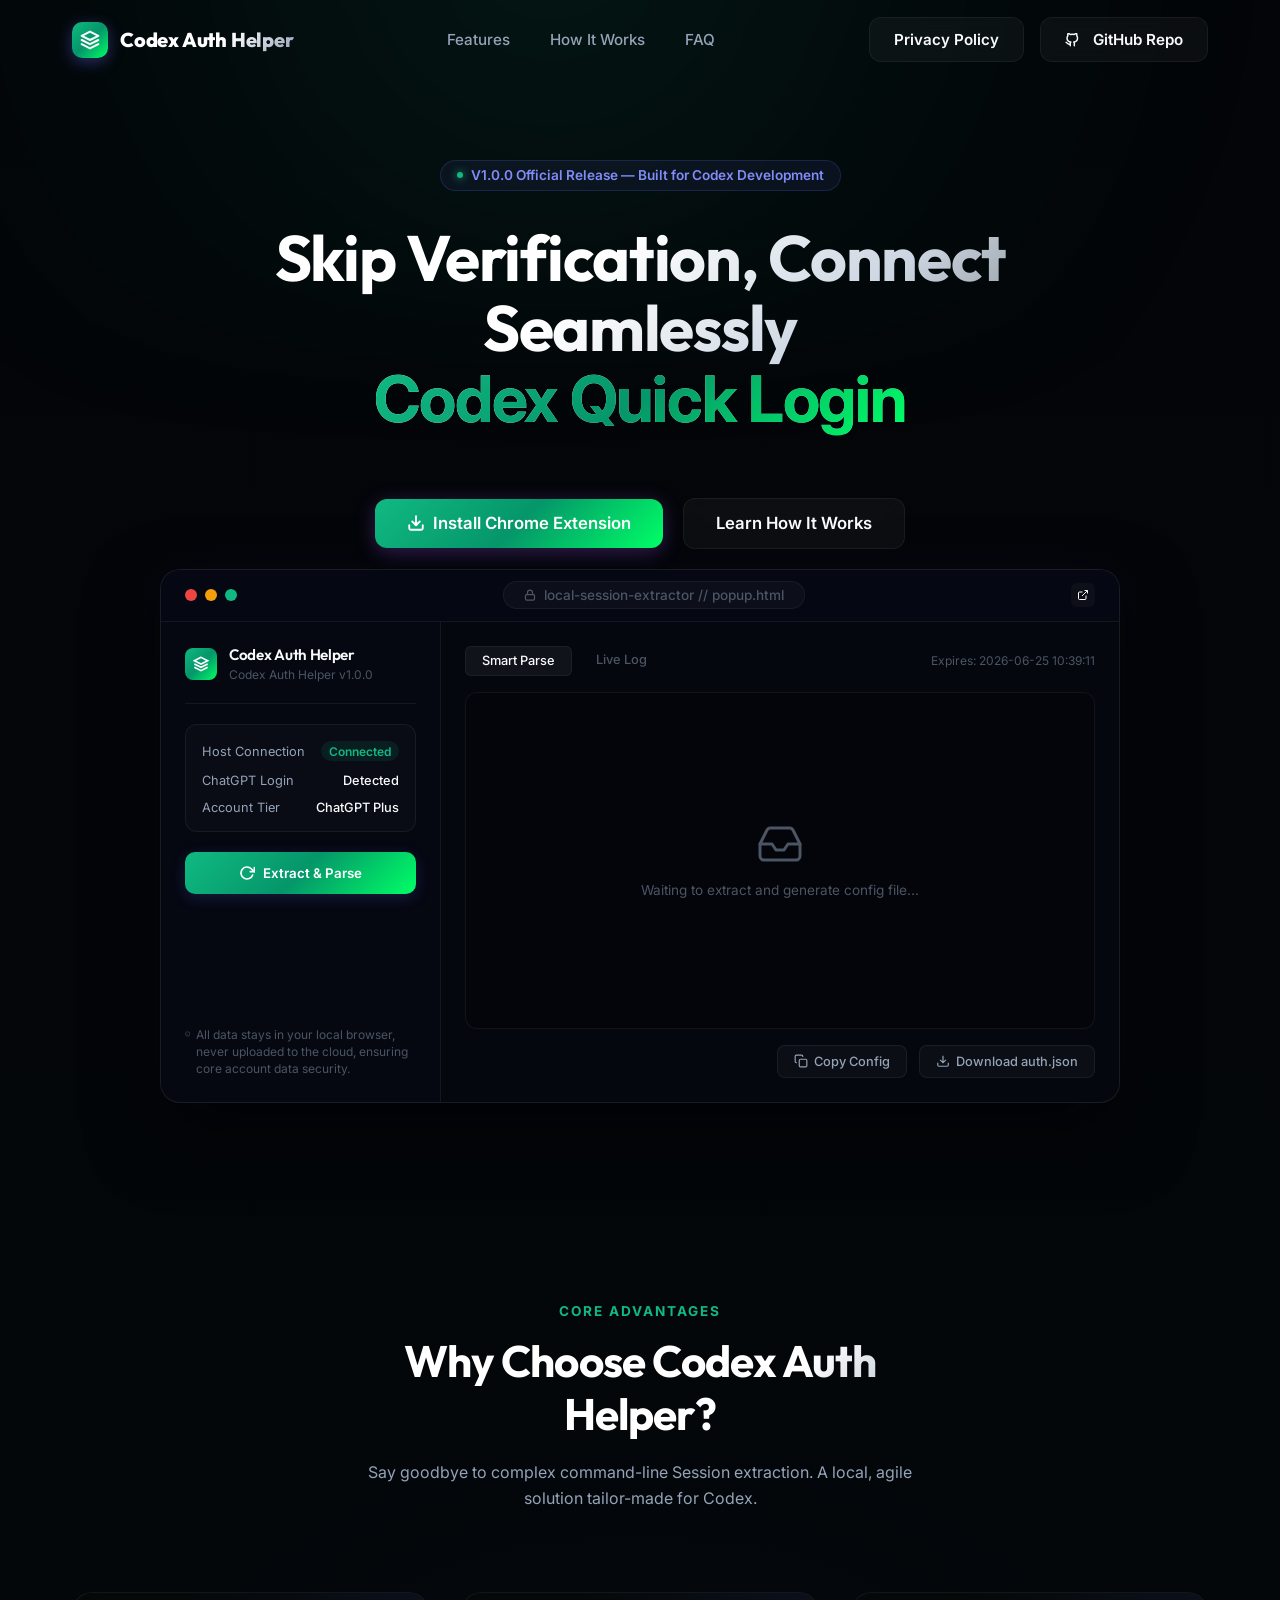
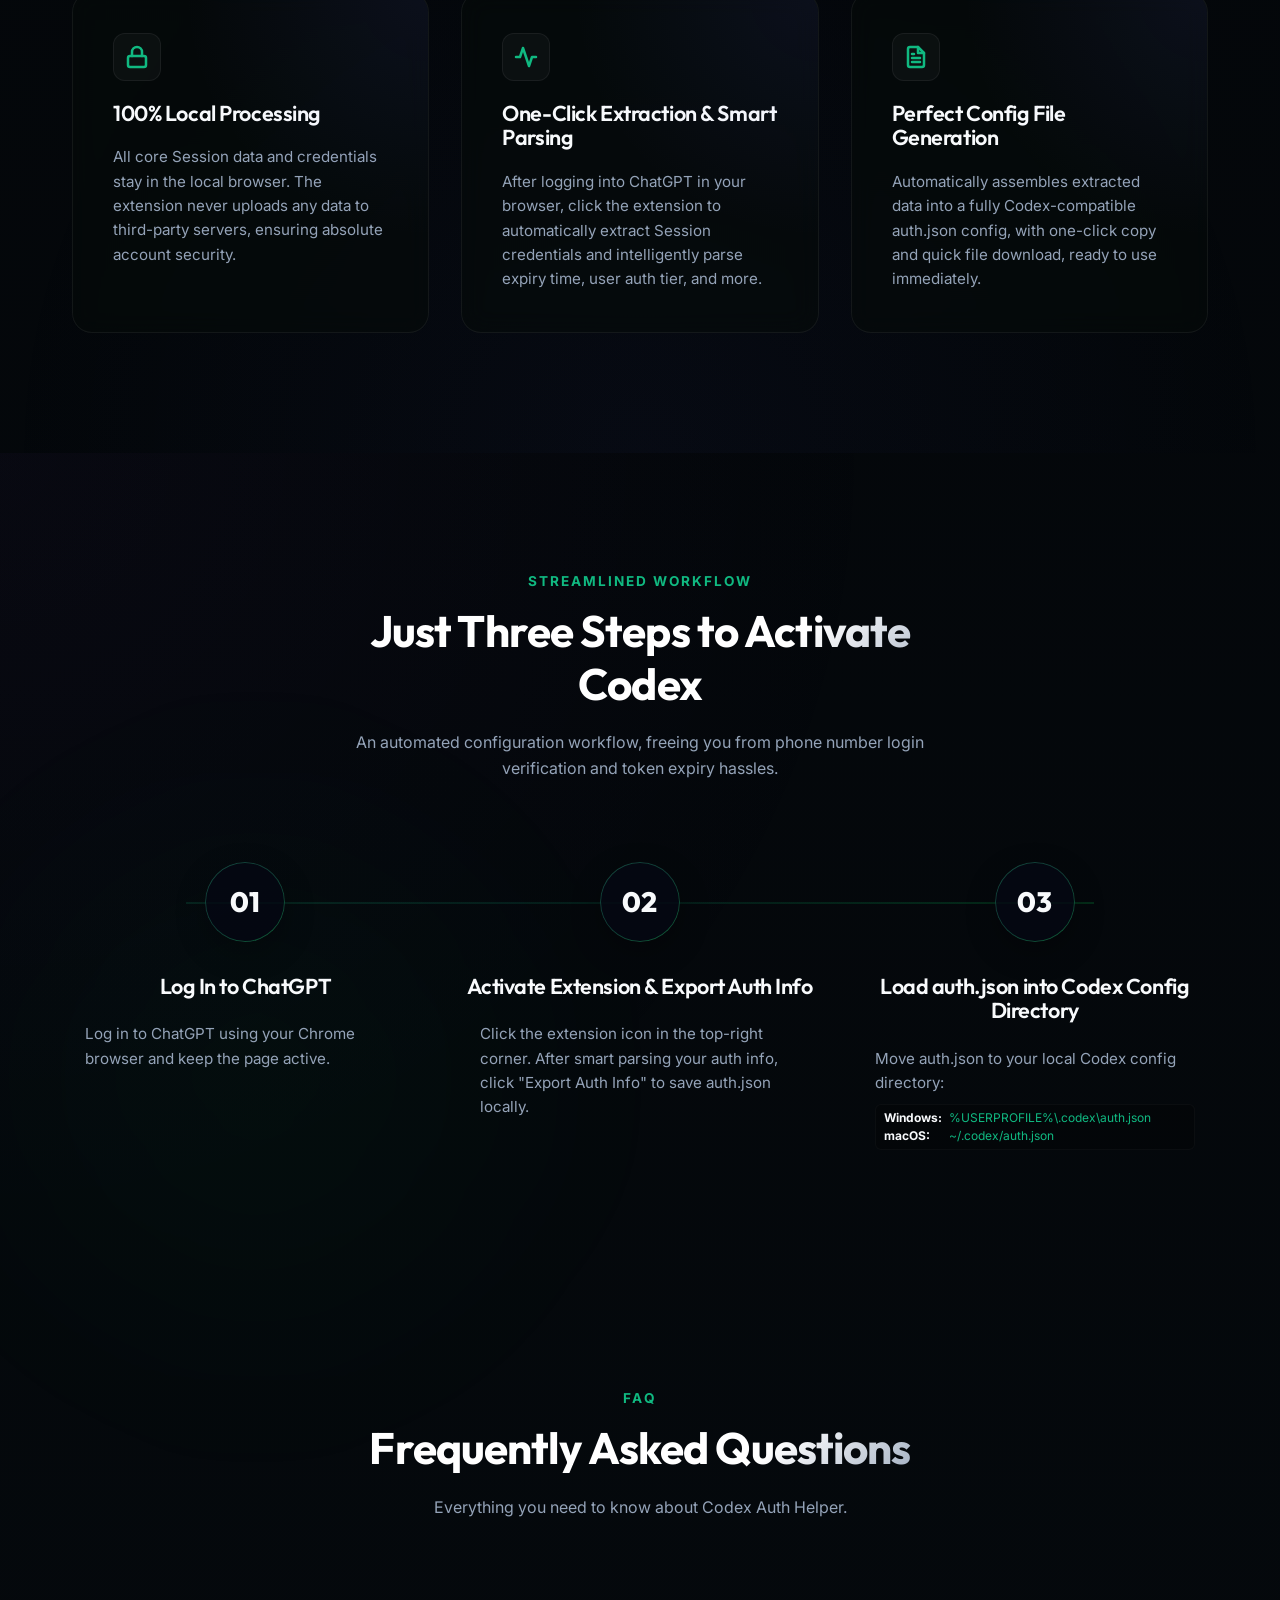
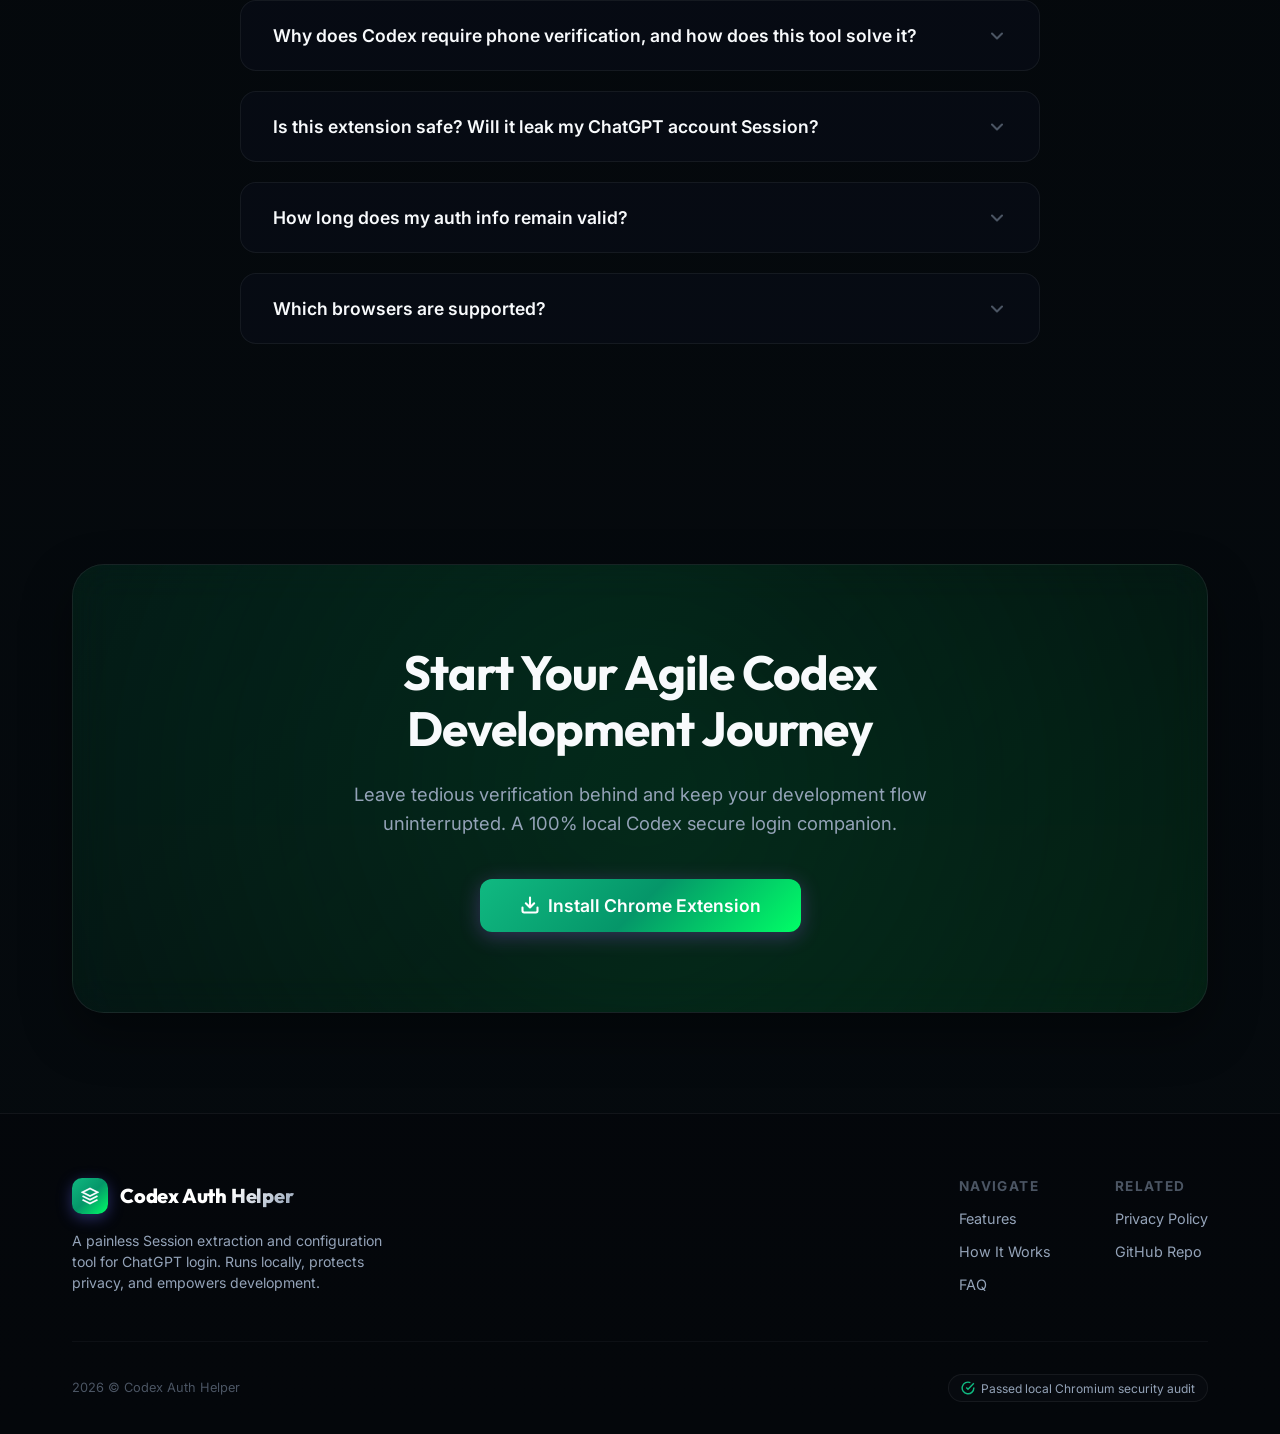
==== landing-page/index.html @ 4991dd7d "chore: translate all Chinese/Indonesian text to English" ====
<!DOCTYPE html>
<html lang="en">

<head>
  <meta charset="UTF-8">
  <meta name="viewport" content="width=device-width, initial-scale=1.0">
  <title>Codex Codex Auth Helper - One-Click ChatGPT Login Without Phone Verification</title>
  <meta name="description"
    content="Designed for Codex to avoid repeated logins! Securely extract and parse ChatGPT Session locally, generate auth.json config in one click. 100% local, data never touches the cloud.">
  <meta name="keywords" content="Codex, ChatGPT, auth.json, Chrome Extension, phone verification bypass, Session extraction">
  <!-- Import green theme stylesheet (busts all browser disk caches) -->
  <link rel="stylesheet" href="style-green.css">
</head>

<body>

  <!-- 1. Glassmorphism Navigation Bar -->
  <header class="header" id="main-header">
    <div class="container">
      <div class="logo-wrapper">
        <div class="logo-icon">
          <svg width="20" height="20" viewBox="0 0 24 24" fill="none" stroke="currentColor" stroke-width="2.5"
            stroke-linecap="round" stroke-linejoin="round">
            <path d="M12 2L2 7l10 5 10-5-10-5zM2 17l10 5 10-5M2 12l10 5 10-5" />
          </svg>
        </div>
        <span class="logo-text">Codex Auth Helper</span>
      </div>

      <nav class="nav-menu">
        <a href="#features" class="nav-link">Features</a>
        <a href="#workflow" class="nav-link">How It Works</a>
        <a href="#faq" class="nav-link">FAQ</a>
      </nav>

      <div class="nav-cta">
        <a href="privacy.html" class="btn btn-secondary" id="nav-btn-sec">Privacy Policy</a>
        <a href="https://github.com/zhishile/codex-auth-helper" target="_blank" rel="noopener" class="btn btn-secondary" id="nav-btn-git">
          <svg width="14" height="14" viewBox="0 0 24 24" fill="none" stroke="currentColor" stroke-width="2.5" stroke-linecap="round" stroke-linejoin="round" style="margin-right: 6px; vertical-align: middle;">
            <path d="M9 19c-5 1.5-5-2.5-7-3m14 6v-3.87a3.37 3.37 0 0 0-.94-2.61c3.14-.35 6.44-1.54 6.44-7A5.44 5.44 0 0 0 20 4.77 5.07 5.07 0 0 0 19.91 1S18.73.65 16 2.48a13.38 13.38 0 0 0-7 0C6.27.65 5.09 1 5.09 1A5.07 5.07 0 0 0 5 4.77a5.44 5.44 0 0 0-1.5 3.78c0 5.42 3.3 6.61 6.44 7A3.37 3.37 0 0 0 9 18.13V22" />
          </svg>
          <span>GitHub Repo</span>
        </a>
      </div>
    </div>
  </header>

  <!-- 2. Hero Section -->
  <section class="hero">
    <div class="container">
      <div class="hero-content">
        <div class="hero-tag">
          <span class="hero-tag-dot"></span>
          <span>V1.0.0 Official Release — Built for Codex Development</span>
        </div>
        <h1>
          Skip Verification, Connect Seamlessly<br>
          <span class="hero-highlight">Codex Quick Login</span>
        </h1>

      </div>
      <!-- <p>
        A Chrome extension designed to address the pain points of frequent Codex login expiry and phone number verification. Locally extracts and parses ChatGPT login info at lightning speed, converting it into a Codex identity config file with 100% local secure processing.
      </p> -->
      <div class="hero-actions">
        <a href="https://chromewebstore.google.com/detail/ceenjghooaemkocekdaaianapgmmilph" target="_blank" rel="noopener" class="btn btn-primary" id="hero-btn-download">
          <svg width="18" height="18" viewBox="0 0 24 24" fill="none" stroke="currentColor" stroke-width="2.5"
            stroke-linecap="round" stroke-linejoin="round">
            <path d="M21 15v4a2 2 0 0 1-2 2H5a2 2 0 0 1-2-2v-4M7 10l5 5 5-5M12 15V3" />
          </svg>
          <span>Install Chrome Extension</span>
        </a>
        <a href="#workflow" class="btn btn-secondary" id="hero-btn-learn">
          <span>Learn How It Works</span>
        </a>
      </div>
    </div>
    <br />

    <!-- High-fidelity plugin interaction panel mockup -->
    <div class="hero-mockup-wrapper">
      <div class="mockup-container" id="mockup-panel">
        <div class="mockup-header">
          <div class="mockup-controls">
            <span class="mockup-dot red"></span>
            <span class="mockup-dot yellow"></span>
            <span class="mockup-dot green"></span>
          </div>
          <div class="mockup-title">
            <svg width="12" height="12" viewBox="0 0 24 24" fill="none" stroke="currentColor" stroke-width="2.5">
              <rect x="3" y="11" width="18" height="11" rx="2" ry="2" />
              <path d="M7 11V7a5 5 0 0 1 10 0v4" />
            </svg>
            <span>local-session-extractor // popup.html</span>
          </div>
          <div class="mockup-actions">
            <span class="mockup-action-btn">
              <svg width="12" height="12" viewBox="0 0 24 24" fill="none" stroke="currentColor" stroke-width="2">
                <path d="M18 13v6a2 2 0 0 1-2 2H5a2 2 0 0 1-2-2V8a2 2 0 0 1 2-2h6M15 3h6v6M10 14L21 3" />
              </svg>
            </span>
          </div>
        </div>
        <div class="mockup-body">
          <!-- Mockup control panel left side -->
          <div class="mockup-sidebar">
            <div class="mockup-sidebar-top">
              <div class="plugin-brand">
                <div class="plugin-icon">
                  <svg width="16" height="16" viewBox="0 0 24 24" fill="none" stroke="white" stroke-width="2.5">
                    <path d="M12 2L2 7l10 5 10-5-10-5zM2 17l10 5 10-5M2 12l10 5 10-5" />
                  </svg>
                </div>
                <div class="plugin-info">
                  <h4>Codex Auth Helper</h4>
                  <span>Codex Auth Helper v1.0.0</span>
                </div>
              </div>

              <div class="plugin-status-card">
                <div class="status-row">
                  <span class="status-label">Host Connection</span>
                  <span class="status-value" id="host-status">
                    <span class="status-badge" id="host-badge">Connected</span>
                  </span>
                </div>
                <div class="status-row">
                  <span class="status-label">ChatGPT Login</span>
                  <span class="status-value" id="login-status">Detected</span>
                </div>
                <div class="status-row">
                  <span class="status-label">Account Tier</span>
                  <span class="status-value" id="user-tier">ChatGPT Plus</span>
                </div>
              </div>

              <button class="btn-trigger" id="btn-mock-extract">
                <svg width="16" height="16" viewBox="0 0 24 24" fill="none" stroke="currentColor" stroke-width="2.5"
                  stroke-linecap="round" stroke-linejoin="round">
                  <polyline points="23 4 23 10 17 10" />
                  <path d="M20.49 15a9 9 0 1 1-2.12-9.36L23 10" />
                </svg>
                <span id="btn-extract-text">Extract & Parse</span>
              </button>
            </div>

            <div class="sidebar-note">
              <svg width="14" height="14" viewBox="0 0 24 24" fill="none" stroke="currentColor" stroke-width="2.5">
                <circle cx="12" cy="12" r="10" />
                <line x1="12" y1="16" x2="12" y2="12" />
                <line x1="12" y1="8" x2="12.01" y2="8" />
              </svg>
              <span>All data stays in your local browser, never uploaded to the cloud, ensuring core account data security.</span>
            </div>
          </div>

          <!-- Mockup control panel right side -->
          <div class="mockup-main">
            <div class="main-tab-bar">
              <div class="tabs">
                <span class="tab active" id="tab-json">Smart Parse</span>
                <span class="tab" id="tab-log">Live Log</span>
              </div>
              <div style="font-size:0.75rem; color:var(--text-muted);" id="mockup-time">
                Expires: 2026-06-25 10:39:11
              </div>
            </div>

            <div class="code-wrapper" id="console-display">
              <div class="code-empty" id="console-empty-state">
                <svg width="48" height="48" viewBox="0 0 24 24" fill="none" stroke="currentColor" stroke-width="1.5"
                  stroke-linecap="round" stroke-linejoin="round">
                  <polyline points="22 12 16 12 14 15 10 15 8 12 2 12" />
                  <path
                    d="M5.45 5.11L2 12v6a2 2 0 0 0 2 2h16a2 2 0 0 0 2-2v-6l-3.45-6.89A2 2 0 0 0 16.76 4H7.24a2 2 0 0 0-1.79 1.11z" />
                </svg>
                <span>Waiting to extract and generate config file...</span>
              </div>
              <div class="code-container" id="console-code-state" style="display: none;"></div>
            </div>

            <div class="code-action-bar">
              <button class="code-btn" id="btn-mock-copy" disabled>
                <svg width="14" height="14" viewBox="0 0 24 24" fill="none" stroke="currentColor" stroke-width="2">
                  <rect x="9" y="9" width="13" height="13" rx="2" ry="2" />
                  <path d="M5 15H4a2 2 0 0 1-2-2V4a2 2 0 0 1 2-2h9a2 2 0 0 1 2 2v1" />
                </svg>
                <span id="btn-copy-text">Copy Config</span>
              </button>
              <button class="code-btn" id="btn-mock-download" disabled>
                <svg width="14" height="14" viewBox="0 0 24 24" fill="none" stroke="currentColor" stroke-width="2">
                  <path d="M21 15v4a2 2 0 0 1-2 2H5a2 2 0 0 1-2-2v-4M7 10l5 5 5-5M12 15V3" />
                </svg>
                <span>Download auth.json</span>
              </button>
            </div>
          </div>
        </div>
      </div>
    </div>
    </div>
  </section>

  <!-- 3. Features Section -->
  <section class="features" id="features">
    <div class="container">
      <div class="section-header reveal">
        <span class="section-tag">Core Advantages</span>
        <h2>Why Choose Codex Auth Helper?</h2>
        <p>Say goodbye to complex command-line Session extraction. A local, agile solution tailor-made for Codex.</p>
      </div>

      <div class="features-grid">
        <!-- Card 1 -->
        <div class="feat-card reveal">
          <div class="feat-icon-box">
            <svg width="24" height="24" viewBox="0 0 24 24" fill="none" stroke="currentColor" stroke-width="2.5"
              stroke-linecap="round" stroke-linejoin="round">
              <rect x="3" y="11" width="18" height="11" rx="2" ry="2" />
              <path d="M7 11V7a5 5 0 0 1 10 0v4" />
            </svg>
          </div>
          <h3>100% Local Processing</h3>
          <p>All core Session data and credentials stay in the local browser. The extension never uploads any data to third-party servers, ensuring absolute account security.</p>
        </div>

        <!-- Card 2 -->
        <div class="feat-card reveal">
          <div class="feat-icon-box">
            <svg width="24" height="24" viewBox="0 0 24 24" fill="none" stroke="currentColor" stroke-width="2.5"
              stroke-linecap="round" stroke-linejoin="round">
              <polyline points="22 12 18 12 15 21 9 3 6 12 2 12" />
            </svg>
          </div>
          <h3>One-Click Extraction & Smart Parsing</h3>
          <p>After logging into ChatGPT in your browser, click the extension to automatically extract Session credentials and intelligently parse expiry time, user auth tier, and more.</p>
        </div>

        <!-- Card 3 -->
        <div class="feat-card reveal">
          <div class="feat-icon-box">
            <svg width="24" height="24" viewBox="0 0 24 24" fill="none" stroke="currentColor" stroke-width="2.5"
              stroke-linecap="round" stroke-linejoin="round">
              <path d="M14 2H6a2 2 0 0 0-2 2v16a2 2 0 0 0 2 2h12a2 2 0 0 0 2-2V8z" />
              <polyline points="14 2 14 8 20 8" />
              <line x1="16" y1="13" x2="8" y2="13" />
              <line x1="16" y1="17" x2="8" y2="17" />
              <polyline points="10 9 9 9 8 9" />
            </svg>
          </div>
          <h3>Perfect Config File Generation</h3>
          <p>Automatically assembles extracted data into a fully Codex-compatible <code>auth.json</code> config, with one-click copy and quick file download, ready to use immediately.</p>
        </div>
      </div>
    </div>
  </section>

  <!-- 4. Workflow Section (How It Works) -->
  <section class="workflow" id="workflow">
    <div class="container">
      <div class="section-header reveal">
        <span class="section-tag">Streamlined Workflow</span>
        <h2>Just Three Steps to Activate Codex</h2>
        <p>An automated configuration workflow, freeing you from phone number login verification and token expiry hassles.</p>
      </div>

      <div class="workflow-steps">
        <!-- Step 1 -->
        <div class="step-card reveal">
          <div class="step-number">01</div>
          <h3>Log In to ChatGPT</h3>
          <p>Log in to ChatGPT using your Chrome browser and keep the page active.</p>
        </div>

        <!-- Step 2 -->
        <div class="step-card reveal">
          <div class="step-number">02</div>
          <h3>Activate Extension & Export Auth Info</h3>
          <p>Click the extension icon in the top-right corner. After smart parsing your auth info, click "Export Auth Info" to save auth.json locally.</p>
        </div>

        <!-- Step 3 -->
        <div class="step-card reveal">
          <div class="step-number">03</div>
          <h3>Load auth.json into Codex Config Directory</h3>
          <p>Move auth.json to your local Codex config directory:</p>
          <div class="path-details">
            <p><strong>Windows:</strong> <code>%USERPROFILE%\.codex\auth.json</code></p>
            <p><strong>macOS:</strong> <code>~/.codex/auth.json</code></p>
          </div>
        </div>
      </div>
    </div>
  </section>

  <!-- 5. FAQ (FAQ) -->
  <section class="faq" id="faq">
    <div class="container">
      <div class="section-header reveal">
        <span class="section-tag">FAQ</span>
        <h2>Frequently Asked Questions</h2>
        <p>Everything you need to know about Codex Auth Helper.</p>
      </div>

      <div class="faq-list">
        <!-- Question 1 -->
        <details class="faq-item reveal">
          <summary>
            <span>Why does Codex require phone verification, and how does this tool solve it?</span>
            <svg class="faq-icon" width="20" height="20" viewBox="0 0 24 24" fill="none" stroke="currentColor"
              stroke-width="2.5" stroke-linecap="round" stroke-linejoin="round">
              <polyline points="6 9 12 15 18 9" />
            </svg>
          </summary>
          <div class="faq-content">
            Codex often triggers phone verification due to security checks. This extension lets you first log in to the ChatGPT website normally, then extract the Session credentials as auth.json. By importing credentials directly, Codex
            can skip SMS verification and CAPTCHA challenges, connecting securely and smoothly.
          </div>
        </details>

        <!-- Question 2 -->

        <details class="faq-item reveal">
          <summary>
            <span>Is this extension safe? Will it leak my ChatGPT account Session?</span>
            <svg class="faq-icon" width="20" height="20" viewBox="0 0 24 24" fill="none" stroke="currentColor"
              stroke-width="2.5" stroke-linecap="round" stroke-linejoin="round">
              <polyline points="6 9 12 15 18 9" />
            </svg>
          </summary>
          <div class="faq-content">
            Extremely safe. The extension code runs entirely within the local browser sandbox with no external server sync endpoints. We guarantee 100% that data never leaves your device. All source code is open on GitHub for you to inspect at any time — absolutely no sensitive data is collected.
          </div>
        </details>

        <!-- Question 3 -->
        <details class="faq-item reveal">
          <summary>
            <span>How long does my auth info remain valid?</span>
            <svg class="faq-icon" width="20" height="20" viewBox="0 0 24 24" fill="none" stroke="currentColor"
              stroke-width="2.5" stroke-linecap="round" stroke-linejoin="round">
              <polyline points="6 9 12 15 18 9" />
            </svg>
          </summary>
          <div class="faq-content">
            The validity period depends entirely on the OpenAI ChatGPT Session lifespan. Typically sessions last two weeks to one month. The extension automatically parses the <code>expires</code>
            field with millisecond precision, and the mockup panel shows exactly how long until expiry. When expired, simply click once to re-export.
          </div>
        </details>

        <!-- Question 4 -->
        <details class="faq-item reveal">
          <summary>
            <span>Which browsers are supported?</span>
            <svg class="faq-icon" width="20" height="20" viewBox="0 0 24 24" fill="none" stroke="currentColor"
              stroke-width="2.5" stroke-linecap="round" stroke-linejoin="round">
              <polyline points="6 9 12 15 18 9" />
            </svg>
          </summary>
          <div class="faq-content">
            All Chromium-based browsers are supported, including Google Chrome, Microsoft Edge, Arc, Brave, Opera
            etc. Simply enable "Developer mode", select "Load unpacked", and import the root folder containing manifest.json.
          </div>
        </details>
      </div>
    </div>
  </section>

  <!-- 6. CTA Section -->
  <section class="cta-banner" id="cta">
    <div class="container">
      <div class="cta-box reveal">
        <div class="cta-box-content">
          <h2>Start Your Agile Codex Development Journey</h2>
          <p>Leave tedious verification behind and keep your development flow uninterrupted. A 100% local Codex secure login companion.</p>
          <a href="https://chromewebstore.google.com/detail/ceenjghooaemkocekdaaianapgmmilph" target="_blank" rel="noopener" class="btn btn-primary" id="footer-btn-download">
            <svg width="20" height="20" viewBox="0 0 24 24" fill="none" stroke="currentColor" stroke-width="2.5"
              stroke-linecap="round" stroke-linejoin="round">
              <path d="M21 15v4a2 2 0 0 1-2 2H5a2 2 0 0 1-2-2v-4M7 10l5 5 5-5M12 15V3" />
            </svg>
            <span>Install Chrome Extension</span>
          </a>
        </div>
      </div>
    </div>
  </section>

  <!-- 7. Footer -->
  <footer class="footer">
    <div class="container">
      <div class="footer-top">
        <div class="footer-brand">
          <div class="logo-wrapper">
            <div class="logo-icon">
              <svg width="18" height="18" viewBox="0 0 24 24" fill="none" stroke="currentColor" stroke-width="2.5">
                <path d="M12 2L2 7l10 5 10-5-10-5zM2 17l10 5 10-5M2 12l10 5 10-5" />
              </svg>
            </div>
            <span class="logo-text">Codex Auth Helper</span>
          </div>
          <p>
            A painless Session extraction and configuration tool for ChatGPT login. Runs locally, protects privacy, and empowers development.
          </p>
        </div>
        <div class="footer-links">
          <div class="link-group">
            <h5>Navigate</h5>
            <a href="#features">Features</a>
            <a href="#workflow">How It Works</a>
            <a href="#faq">FAQ</a>
          </div>
          <div class="link-group">
            <h5>Related</h5>
            <a href="privacy.html">Privacy Policy</a>
            <a href="https://github.com/zhishile/codex-auth-helper" target="_blank" rel="noopener">GitHub Repo</a>
          </div>
        </div>
      </div>

      <div class="footer-bottom">
        <p>2026 &copy; Codex Auth Helper</p>
        <div class="footer-badge">
          <svg width="14" height="14" viewBox="0 0 24 24" fill="none" stroke="currentColor" stroke-width="2.5">
            <path d="M22 11.08V12a10 10 0 1 1-5.93-9.14" />
            <polyline points="22 4 12 14.01 9 11.01" />
          </svg>
          <span>Passed local Chromium security audit</span>
        </div>
      </div>
    </div>
  </footer>

  <!-- Import JavaScript -->
  <script src="script.js"></script>
</body>

</html>
---- landing-page/style-green.css ----
@import url('https://fonts.googleapis.com/css2?family=Inter:wght@300;400;500;600;700&family=Outfit:wght@400;500;600;700;800&family=Fira+Code:wght@400;500&display=swap');

:root {
  /* Color Palette - Classic black-green hacker style */
  --bg-dark: #030508;
  --bg-card: rgba(6, 12, 10, 0.55);
  --border-color: rgba(255, 255, 255, 0.06);
  --border-focus: rgba(16, 185, 129, 0.4);

  --text-primary: #f8fafc;
  --text-secondary: #94a3b8;
  --text-muted: #4b5563;

  /* Classic hacker green neon colors */
  --color-primary: #10b981;
  /* Hacker Green */
  --color-secondary: #059669;
  /* Emerald Green */
  --color-accent: #00ff66;
  /* Aurora Green */
  --color-success: #10b981;
  --color-warning: #f59e0b;

  /* Gradients */
  --grad-aurora: linear-gradient(135deg, var(--color-primary) 0%, var(--color-secondary) 50%, var(--color-accent) 100%);
  --grad-dark: linear-gradient(180deg, #030508 0%, #050a0e 100%);
  --grad-button-hover: linear-gradient(135deg, #059669 0%, #047857 50%, #10b981 100%);

  /* Font System */
  --font-title: 'Outfit', -apple-system, BlinkMacSystemFont, "Segoe UI", Roboto, sans-serif;
  --font-body: 'Inter', -apple-system, BlinkMacSystemFont, "Segoe UI", Roboto, sans-serif;
  --font-mono: 'Fira Code', monospace;

  /* Other Variables */
  --transition-fast: 0.2s cubic-bezier(0.4, 0, 0.2, 1);
  --transition-normal: 0.4s cubic-bezier(0.25, 0.8, 0.25, 1);
  --transition-slow: 0.8s cubic-bezier(0.16, 1, 0.3, 1);
}

/* Global Reset & Base Styles */
* {
  box-sizing: border-box;
  margin: 0;
  padding: 0;
  font-family: var(--font-body);
  -webkit-font-smoothing: antialiased;
  -moz-osx-font-smoothing: grayscale;
}

html {
  scroll-behavior: smooth;
  background-color: var(--bg-dark);
  color: var(--text-primary);
  overflow-x: hidden;
}

body {
  min-height: 100vh;
  background-color: #060813;
  background-image: var(--grad-dark);
  background-attachment: scroll;
  position: relative;
  overflow-x: hidden;
}

/* Cosmic background particle glow effect */
body::before {
  content: '';
  position: absolute;
  top: -10%;
  left: 50%;
  transform: translateX(-55%);
  width: 140vw;
  height: 90vh;
  background: radial-gradient(circle, rgba(16, 185, 129, 0.1) 0%, rgba(5, 150, 105, 0.04) 40%, transparent 70%);
  z-index: 0;
  pointer-events: none;
  filter: blur(60px);
}

body::after {
  content: '';
  position: absolute;
  top: 50%;
  left: -20%;
  width: 80vw;
  height: 80vh;
  background: radial-gradient(circle, rgba(0, 255, 102, 0.03) 0%, transparent 60%);
  z-index: 0;
  pointer-events: none;
  filter: blur(80px);
}

/* Page Layout */
h1,
h2,
h3,
h4 {
  font-family: var(--font-title);
  font-weight: 700;
  letter-spacing: -0.02em;
  line-height: 1.15;
}

p {
  color: var(--text-secondary);
  line-height: 1.6;
  font-size: 1rem;
}

a {
  text-decoration: none;
  color: inherit;
  transition: var(--transition-fast);
}

/* Container & Layout */
.container {
  max-width: 1200px;
  margin: 0 auto;
  padding: 0 2rem;
  position: relative;
  z-index: 1;
}

/* 1. Glassmorphism Navigation Bar */
.header {
  position: fixed;
  top: 0;
  left: 0;
  width: 100%;
  height: 80px;
  z-index: 100;
  transition: var(--transition-normal);
  border-bottom: 1px solid transparent;
}

.header.scrolled {
  height: 64px;
  background: rgba(6, 8, 19, 0.75);
  backdrop-filter: blur(16px);
  -webkit-backdrop-filter: blur(16px);
  border-bottom: 1px solid var(--border-color);
  box-shadow: 0 4px 30px rgba(0, 0, 0, 0.2);
}

.header .container {
  display: flex;
  align-items: center;
  justify-content: space-between;
  height: 100%;
}

.logo-wrapper {
  display: flex;
  align-items: center;
  gap: 0.75rem;
}

.logo-icon {
  width: 36px;
  height: 36px;
  background: var(--grad-aurora);
  border-radius: 10px;
  display: flex;
  align-items: center;
  justify-content: center;
  box-shadow: 0 4px 15px rgba(99, 102, 241, 0.4);
}

.logo-text {
  font-family: var(--font-title);
  font-size: 1.25rem;
  font-weight: 800;
  background: linear-gradient(135deg, #ffffff 60%, var(--text-secondary) 100%);
  -webkit-background-clip: text;
  -webkit-text-fill-color: transparent;
  letter-spacing: -0.01em;
}

.nav-menu {
  display: flex;
  align-items: center;
  gap: 2.5rem;
}

.nav-link {
  font-size: 0.95rem;
  font-weight: 500;
  color: var(--text-secondary);
}

.nav-link:hover {
  color: var(--text-primary);
  text-shadow: 0 0 10px rgba(255, 255, 255, 0.2);
}

.nav-cta {
  display: flex;
  align-items: center;
  gap: 1rem;
}

/* Button Series */
.btn {
  display: inline-flex;
  align-items: center;
  justify-content: center;
  padding: 0.75rem 1.5rem;
  border-radius: 12px;
  font-size: 0.95rem;
  font-weight: 600;
  cursor: pointer;
  transition: var(--transition-normal);
  border: none;
  gap: 0.5rem;
}

.btn-primary {
  background: var(--grad-aurora);
  color: white;
  position: relative;
  overflow: hidden;
  box-shadow: 0 4px 20px rgba(168, 85, 247, 0.3);
}

.btn-primary::before {
  content: '';
  position: absolute;
  top: 0;
  left: 0;
  width: 100%;
  height: 100%;
  background: var(--grad-button-hover);
  opacity: 0;
  transition: var(--transition-normal);
  z-index: 1;
}

.btn-primary:hover::before {
  opacity: 1;
}

.btn-primary>* {
  position: relative;
  z-index: 2;
}

.btn-primary:hover {
  transform: translateY(-2px);
  box-shadow: 0 6px 25px rgba(168, 85, 247, 0.5);
}

.btn-secondary {
  background: rgba(255, 255, 255, 0.04);
  color: var(--text-primary);
  border: 1px solid var(--border-color);
  backdrop-filter: blur(8px);
  -webkit-backdrop-filter: blur(8px);
}

.btn-secondary:hover {
  background: rgba(255, 255, 255, 0.08);
  border-color: rgba(255, 255, 255, 0.2);
  transform: translateY(-2px);
}

/* 2. Hero Section */
.hero {
  padding-top: 160px;
  padding-bottom: 80px;
  position: relative;
}

.hero-content {
  text-align: center;
  max-width: 800px;
  margin: 0 auto 4rem auto;
}

.hero-tag {
  display: inline-flex;
  align-items: center;
  gap: 0.5rem;
  background: rgba(99, 102, 241, 0.08);
  border: 1px solid rgba(99, 102, 241, 0.2);
  padding: 0.4rem 1rem;
  border-radius: 50px;
  color: #818cf8;
  font-size: 0.85rem;
  font-weight: 600;
  margin-bottom: 2rem;
  animation: pulse-border 3s infinite ease-in-out;
}

.hero-tag-dot {
  width: 6px;
  height: 6px;
  background-color: var(--color-primary);
  border-radius: 50%;
  box-shadow: 0 0 8px var(--color-primary);
}

.hero h1 {
  font-size: 4rem;
  line-height: 1.1;
  margin-bottom: 1.5rem;
  background: linear-gradient(135deg, #ffffff 40%, #cbd5e1 70%, rgba(255, 255, 255, 0.4) 100%);
  -webkit-background-clip: text;
  -webkit-text-fill-color: transparent;
}

.hero-highlight {
  background: var(--grad-aurora);
  -webkit-background-clip: text;
  -webkit-text-fill-color: transparent;
}

.hero p {
  font-size: 1.25rem;
  color: var(--text-secondary);
  max-width: 650px;
  margin: 0 auto 2.5rem auto;
}

.hero-actions {
  display: flex;
  align-items: center;
  justify-content: center;
  gap: 1.25rem;
}

.hero-actions .btn {
  padding: 0.9rem 2rem;
  font-size: 1.05rem;
}

/* Plugin high-fidelity Mock-up control panel */
.hero-mockup-wrapper {
  perspective: 1000px;
  margin: 0 auto;
  max-width: 960px;
}

.mockup-container {
  width: 100%;
  background: rgba(10, 13, 26, 0.55);
  border: 1px solid rgba(255, 255, 255, 0.08);
  border-radius: 20px;
  box-shadow: 0 30px 70px rgba(0, 0, 0, 0.7),
    0 0 50px rgba(99, 102, 241, 0.05);
  backdrop-filter: blur(20px);
  -webkit-backdrop-filter: blur(20px);
  overflow: hidden;
  transition: var(--transition-slow);
  transform: translateY(20px) rotateX(2deg);
  opacity: 0;
}

.mockup-container.revealed {
  transform: translateY(0) rotateX(0deg);
  opacity: 1;
}

.mockup-header {
  height: 52px;
  background: rgba(6, 8, 19, 0.8);
  border-bottom: 1px solid var(--border-color);
  padding: 0 1.5rem;
  display: flex;
  align-items: center;
  justify-content: space-between;
}

.mockup-controls {
  display: flex;
  gap: 8px;
}

.mockup-dot {
  width: 12px;
  height: 12px;
  border-radius: 50%;
}

.mockup-dot.red {
  background-color: #ef4444;
}

.mockup-dot.yellow {
  background-color: #f59e0b;
}

.mockup-dot.green {
  background-color: #10b981;
}

.mockup-title {
  font-size: 0.85rem;
  font-weight: 500;
  color: var(--text-muted);
  display: flex;
  align-items: center;
  gap: 0.5rem;
  background: rgba(255, 255, 255, 0.03);
  padding: 0.3rem 1.25rem;
  border-radius: 30px;
  border: 1px solid rgba(255, 255, 255, 0.05);
  font-family: var(--font-mono);
}

.mockup-actions {
  display: flex;
  gap: 8px;
}

.mockup-action-btn {
  width: 24px;
  height: 24px;
  border-radius: 6px;
  background: rgba(255, 255, 255, 0.03);
  display: flex;
  align-items: center;
  justify-content: center;
}

.mockup-body {
  display: grid;
  grid-template-columns: 280px 1fr;
  height: 480px;
}

@media (max-width: 768px) {
  .mockup-body {
    grid-template-columns: 1fr;
    height: auto;
  }
}

/* Mockup plugin left control panel */
.mockup-sidebar {
  background: rgba(6, 8, 19, 0.4);
  border-right: 1px solid var(--border-color);
  padding: 1.5rem;
  display: flex;
  flex-direction: column;
  justify-content: space-between;
}

.mockup-sidebar-top {
  display: flex;
  flex-direction: column;
  gap: 1.25rem;
}

.plugin-brand {
  display: flex;
  align-items: center;
  gap: 0.75rem;
  padding-bottom: 1.25rem;
  border-bottom: 1px solid var(--border-color);
}

.plugin-icon {
  width: 32px;
  height: 32px;
  border-radius: 8px;
  background: var(--grad-aurora);
  display: flex;
  align-items: center;
  justify-content: center;
}

.plugin-info h4 {
  font-size: 0.95rem;
  font-weight: 600;
}

.plugin-info span {
  font-size: 0.75rem;
  color: var(--text-muted);
}

.plugin-status-card {
  background: rgba(255, 255, 255, 0.02);
  border: 1px solid var(--border-color);
  border-radius: 12px;
  padding: 1rem;
}

.status-row {
  display: flex;
  justify-content: space-between;
  align-items: center;
  font-size: 0.8rem;
  margin-bottom: 0.75rem;
}

.status-row:last-child {
  margin-bottom: 0;
}

.status-label {
  color: var(--text-secondary);
}

.status-value {
  font-weight: 500;
  display: flex;
  align-items: center;
  gap: 4px;
}

.status-badge {
  background: rgba(16, 185, 129, 0.1);
  color: var(--color-success);
  padding: 0.15rem 0.5rem;
  border-radius: 20px;
  font-size: 0.75rem;
  font-weight: 600;
}

.status-badge.inactive {
  background: rgba(239, 68, 68, 0.1);
  color: #ef4444;
}

.btn-trigger {
  width: 100%;
  padding: 0.8rem;
  background: var(--grad-aurora);
  border: none;
  border-radius: 10px;
  color: white;
  font-weight: 600;
  cursor: pointer;
  box-shadow: 0 4px 15px rgba(99, 102, 241, 0.2);
  transition: var(--transition-fast);
  display: flex;
  align-items: center;
  justify-content: center;
  gap: 0.5rem;
}

.btn-trigger:hover {
  transform: translateY(-1px);
  box-shadow: 0 6px 20px rgba(99, 102, 241, 0.4);
}

.btn-trigger:active {
  transform: translateY(1px);
}

.sidebar-note {
  font-size: 0.75rem;
  color: var(--text-muted);
  line-height: 1.4;
  display: flex;
  align-items: flex-start;
  gap: 6px;
}

/* Mockup plugin right code display panel */
.mockup-main {
  padding: 1.5rem;
  background: rgba(4, 5, 10, 0.35);
  display: flex;
  flex-direction: column;
}

.main-tab-bar {
  display: flex;
  justify-content: space-between;
  align-items: center;
  margin-bottom: 1rem;
}

.tabs {
  display: flex;
  gap: 8px;
}

.tab {
  padding: 0.4rem 1rem;
  border-radius: 6px;
  font-size: 0.8rem;
  font-weight: 500;
  color: var(--text-muted);
  cursor: pointer;
  transition: var(--transition-fast);
}

.tab.active {
  background: rgba(255, 255, 255, 0.05);
  color: var(--text-primary);
  border: 1px solid rgba(255, 255, 255, 0.05);
}

.code-wrapper {
  flex-grow: 1;
  background: rgba(4, 5, 10, 0.8);
  border: 1px solid var(--border-color);
  border-radius: 12px;
  padding: 1.25rem;
  font-family: var(--font-mono);
  font-size: 0.85rem;
  line-height: 1.5;
  color: #a78bfa;
  overflow-y: auto;
  position: relative;
}

.code-container {
  white-space: pre-wrap;
  word-break: break-all;
}

.code-empty {
  height: 100%;
  display: flex;
  flex-direction: column;
  align-items: center;
  justify-content: center;
  color: var(--text-muted);
  gap: 0.75rem;
}

.code-empty svg {
  animation: float 3s infinite ease-in-out;
}

.code-action-bar {
  display: flex;
  justify-content: flex-end;
  gap: 12px;
  margin-top: 1rem;
}

.code-btn {
  background: rgba(255, 255, 255, 0.03);
  border: 1px solid var(--border-color);
  color: var(--text-secondary);
  padding: 0.5rem 1rem;
  border-radius: 8px;
  font-size: 0.8rem;
  font-weight: 500;
  cursor: pointer;
  display: flex;
  align-items: center;
  gap: 6px;
  transition: var(--transition-fast);
}

.code-btn:hover {
  background: rgba(255, 255, 255, 0.06);
  color: var(--text-primary);
  border-color: rgba(255, 255, 255, 0.15);
}

/* 3. Features Section */
.features {
  padding: 120px 0;
  background: radial-gradient(circle at 50% 100%, rgba(99, 102, 241, 0.04) 0%, transparent 60%);
  position: relative;
}

.section-header {
  text-align: center;
  max-width: 600px;
  margin: 0 auto 5rem auto;
}

.section-tag {
  color: var(--color-primary);
  font-size: 0.85rem;
  font-weight: 700;
  text-transform: uppercase;
  letter-spacing: 0.15em;
  margin-bottom: 1rem;
  display: block;
}

.section-header h2 {
  font-size: 2.75rem;
  line-height: 1.2;
  margin-bottom: 1.25rem;
  background: linear-gradient(135deg, #ffffff 70%, var(--text-secondary) 100%);
  -webkit-background-clip: text;
  -webkit-text-fill-color: transparent;
}

.features-grid {
  display: grid;
  grid-template-columns: repeat(3, 1fr);
  gap: 2rem;
}

@media (max-width: 992px) {
  .features-grid {
    grid-template-columns: repeat(2, 1fr);
  }
}

@media (max-width: 640px) {
  .features-grid {
    grid-template-columns: 1fr;
  }
}

/* Frosted glass shimmer card */
.feat-card {
  background: var(--bg-card);
  border: 1px solid var(--border-color);
  border-radius: 20px;
  padding: 2.5rem;
  transition: var(--transition-normal);
  backdrop-filter: blur(12px);
  -webkit-backdrop-filter: blur(12px);
  position: relative;
  overflow: hidden;
  display: flex;
  flex-direction: column;
  gap: 1.25rem;
  opacity: 0;
  transform: translateY(30px);
}

.feat-card.revealed {
  opacity: 1;
  transform: translateY(0);
}

.feat-card:hover {
  transform: translateY(-5px);
  border-color: rgba(99, 102, 241, 0.3);
  box-shadow: 0 15px 40px rgba(0, 0, 0, 0.4),
    0 0 25px rgba(99, 102, 241, 0.05);
}

.feat-card::before {
  content: '';
  position: absolute;
  top: 0;
  left: 0;
  width: 100%;
  height: 100%;
  background: radial-gradient(circle at top right, rgba(99, 102, 241, 0.08) 0%, transparent 50%);
  pointer-events: none;
}

.feat-icon-box {
  width: 48px;
  height: 48px;
  background: rgba(255, 255, 255, 0.03);
  border: 1px solid var(--border-color);
  border-radius: 12px;
  display: flex;
  align-items: center;
  justify-content: center;
  color: var(--color-primary);
  transition: var(--transition-fast);
}

.feat-card:hover .feat-icon-box {
  background: var(--grad-aurora);
  color: white;
  border-color: transparent;
  box-shadow: 0 4px 15px rgba(99, 102, 241, 0.3);
}

.feat-card h3 {
  font-size: 1.35rem;
  font-weight: 600;
}

.feat-card p {
  font-size: 0.95rem;
  color: var(--text-secondary);
  line-height: 1.6;
}

/* 4. Workflow Section (How It Works) */
.workflow {
  padding: 120px 0;
  background: radial-gradient(circle at 0% 0%, rgba(168, 85, 247, 0.03) 0%, transparent 60%);
  position: relative;
}

.workflow-steps {
  display: grid;
  grid-template-columns: repeat(3, 1fr);
  gap: 3rem;
  margin-top: 2rem;
  position: relative;
}

@media (max-width: 768px) {
  .workflow-steps {
    grid-template-columns: 1fr;
    gap: 4rem;
  }

  .workflow-steps::before {
    display: none;
  }
}

/* Connection line background */
.workflow-steps::before {
  content: '';
  position: absolute;
  top: 40px;
  left: 10%;
  width: 80%;
  height: 2px;
  background: linear-gradient(90deg, var(--color-primary), var(--color-secondary), var(--color-accent));
  opacity: 0.15;
  z-index: 0;
}

.step-card {
  position: relative;
  z-index: 1;
  text-align: center;
  display: flex;
  flex-direction: column;
  align-items: center;
  gap: 1.5rem;
  opacity: 0;
  transform: translateY(30px);
}

.step-card.revealed {
  opacity: 1;
  transform: translateY(0);
}

.step-number {
  width: 80px;
  height: 80px;
  border-radius: 50%;
  background: rgba(6, 8, 19, 0.8);
  border: 1px solid var(--border-color);
  font-family: var(--font-title);
  font-size: 1.75rem;
  font-weight: 800;
  color: var(--text-primary);
  display: flex;
  align-items: center;
  justify-content: center;
  position: relative;
  box-shadow: 0 10px 30px rgba(0, 0, 0, 0.3);
  transition: var(--transition-normal);
}

.step-card:hover .step-number {
  border-color: var(--color-primary);
  color: white;
  transform: scale(1.05);
  box-shadow: 0 10px 30px rgba(99, 102, 241, 0.25);
}

.step-number::before {
  content: '';
  position: absolute;
  inset: -1px;
  border-radius: 50%;
  padding: 1px;
  background: var(--grad-aurora);
  -webkit-mask: linear-gradient(#fff 0 0) content-box, linear-gradient(#fff 0 0);
  -webkit-mask-composite: xor;
  mask-composite: exclude;
  pointer-events: none;
  opacity: 0.3;
  transition: var(--transition-normal);
}

.step-card:hover .step-number::before {
  opacity: 1;
}

.step-card h3 {
  font-size: 1.35rem;
  font-weight: 600;
  margin-top: 0.5rem;
}

.step-card p {
  font-size: 0.95rem;
  max-width: 320px;
  text-align: left;
}

/* Step card path display high-fidelity styles */
.step-card .path-details {
  width: 100%;
  max-width: 320px;
  background: rgba(0, 0, 0, 0.2);
  padding: 6px 8px;
  border-radius: 6px;
  margin-top: -1rem;
  border: 1px solid rgba(255, 255, 255, 0.03);
  text-align: left;
  box-sizing: border-box;
}

.step-card .path-details p {
  font-size: 12px;
  font-family: var(--font-mono);
  margin-bottom: 3.5px;
  color: var(--text-secondary);
  line-height: 1.2;
  max-width: 100%;
  text-align: left;
}

.step-card .path-details p:last-child {
  margin-bottom: 0;
}

.step-card .path-details strong {
  color: var(--text-primary);
  display: inline-block;
  width: 58px;
}

.step-card .path-details code {
  color: #10b981;
  background: transparent;
  border: none;
  padding: 0;
}



/* 5. FAQ Section */
.faq {
  padding: 120px 0;
  position: relative;
}

.faq-list {
  max-width: 800px;
  margin: 0 auto;
  display: flex;
  flex-direction: column;
  gap: 1.25rem;
}

.faq-item {
  border-radius: 16px;
  border: 1px solid var(--border-color);
  background: rgba(10, 15, 30, 0.4);
  overflow: hidden;
  transition: var(--transition-normal);
  opacity: 0;
  transform: translateY(20px);
}

.faq-item.revealed {
  opacity: 1;
  transform: translateY(0);
}

.faq-item:hover {
  border-color: rgba(255, 255, 255, 0.15);
  background: rgba(10, 15, 30, 0.55);
}

details summary {
  padding: 1.5rem 2rem;
  font-size: 1.1rem;
  font-weight: 600;
  cursor: pointer;
  list-style: none;
  display: flex;
  justify-content: space-between;
  align-items: center;
  transition: var(--transition-fast);
}

details summary::-webkit-details-marker {
  display: none;
}

.faq-icon {
  transition: var(--transition-normal);
  color: var(--text-muted);
}

details[open] .faq-icon {
  transform: rotate(180deg);
  color: var(--color-primary);
}

.faq-content {
  padding: 0 2rem 1.5rem 2rem;
  color: var(--text-secondary);
  line-height: 1.6;
  font-size: 0.98rem;
  border-top: 1px solid transparent;
  transition: var(--transition-normal);
}

details[open] .faq-content {
  border-top-color: rgba(255, 255, 255, 0.04);
}

/* 6. CTA Section */
.cta-banner {
  padding: 100px 0;
  position: relative;
}

.cta-box {
  background: linear-gradient(135deg, rgba(16, 185, 129, 0.08) 0%, rgba(5, 150, 105, 0.04) 50%, rgba(0, 255, 102, 0.08) 100%);
  border: 1px solid rgba(255, 255, 255, 0.08);
  border-radius: 32px;
  padding: 5rem 2rem;
  text-align: center;
  position: relative;
  overflow: hidden;
  box-shadow: 0 20px 50px rgba(0, 0, 0, 0.4);
  backdrop-filter: blur(20px);
  -webkit-backdrop-filter: blur(20px);
  opacity: 0;
  transform: scale(0.95);
}

.cta-box.revealed {
  opacity: 1;
  transform: scale(1);
}

.cta-box::before {
  content: '';
  position: absolute;
  top: -50%;
  left: -50%;
  width: 200%;
  height: 200%;
  background: radial-gradient(circle, rgba(0, 255, 102, 0.12) 0%, transparent 60%);
  z-index: 0;
  pointer-events: none;
  filter: blur(50px);
}

.cta-box-content {
  position: relative;
  z-index: 1;
  max-width: 600px;
  margin: 0 auto;
  display: flex;
  flex-direction: column;
  align-items: center;
  gap: 1.5rem;
}

.cta-box-content h2 {
  font-size: 3rem;
  line-height: 1.15;
}

.cta-box-content p {
  font-size: 1.15rem;
  margin-bottom: 1rem;
}

.cta-box-content .btn {
  padding: 1rem 2.5rem;
  font-size: 1.1rem;
}

/* 7. Footer */
.footer {
  padding: 4rem 0 2rem 0;
  border-top: 1px solid var(--border-color);
  background: rgba(4, 5, 10, 0.6);
  position: relative;
  z-index: 1;
}

.footer-top {
  display: flex;
  justify-content: space-between;
  align-items: flex-start;
  margin-bottom: 3rem;
}

@media (max-width: 768px) {
  .footer-top {
    flex-direction: column;
    gap: 2rem;
  }
}

.footer-brand {
  max-width: 320px;
  display: flex;
  flex-direction: column;
  gap: 1rem;
}

.footer-brand p {
  font-size: 0.88rem;
  line-height: 1.5;
}

.footer-links {
  display: flex;
  gap: 4rem;
}

@media (max-width: 480px) {
  .footer-links {
    flex-direction: column;
    gap: 2rem;
  }
}

.link-group {
  display: flex;
  flex-direction: column;
  gap: 1rem;
}

.link-group h5 {
  font-size: 0.85rem;
  font-weight: 700;
  color: var(--text-muted);
  text-transform: uppercase;
  letter-spacing: 0.1em;
}

.link-group a {
  font-size: 0.9rem;
  color: var(--text-secondary);
}

.link-group a:hover {
  color: var(--text-primary);
}

.footer-bottom {
  border-top: 1px solid rgba(255, 255, 255, 0.04);
  padding-top: 2rem;
  display: flex;
  justify-content: space-between;
  align-items: center;
}

@media (max-width: 640px) {
  .footer-bottom {
    flex-direction: column;
    gap: 1rem;
    text-align: center;
  }
}

.footer-bottom p {
  font-size: 0.8rem;
  color: var(--text-muted);
}

.footer-badge {
  display: flex;
  align-items: center;
  gap: 6px;
  background: rgba(255, 255, 255, 0.02);
  border: 1px solid var(--border-color);
  padding: 0.35rem 0.75rem;
  border-radius: 30px;
  font-size: 0.75rem;
  color: var(--text-secondary);
}

.footer-badge svg {
  color: var(--color-success);
}

/* Animation Series Definitions */
@keyframes pulse-border {

  0%,
  100% {
    border-color: rgba(99, 102, 241, 0.2);
    box-shadow: 0 0 10px rgba(99, 102, 241, 0.05);
  }

  50% {
    border-color: rgba(99, 102, 241, 0.5);
    box-shadow: 0 0 20px rgba(99, 102, 241, 0.15);
  }
}

@keyframes float {

  0%,
  100% {
    transform: translateY(0px);
  }

  50% {
    transform: translateY(-10px);
  }
}

/* Typewriter cursor blink */
.cursor {
  display: inline-block;
  width: 8px;
  height: 15px;
  background-color: var(--color-primary);
  margin-left: 4px;
  animation: blink 0.8s infinite steps(2, start);
  vertical-align: middle;
}

@keyframes blink {

  0%,
  100% {
    opacity: 0;
  }

  50% {
    opacity: 1;
  }
}

/* Scroll Animation Class (Reveal on Scroll) */
.reveal {
  opacity: 0;
  transform: translateY(30px);
  transition: transform var(--transition-slow), opacity var(--transition-slow);
}

.reveal.active {
  opacity: 1;
  transform: translateY(0);
}

/* Automated snapshot environment degradation mechanism */
.automated-snap .reveal,
.automated-snap .feat-card,
.automated-snap .step-card,
.automated-snap .faq-item,
.automated-snap .mockup-container,
.automated-snap .cta-box {
  opacity: 1 !important;
  transform: none !important;
  transition: none !important;
}
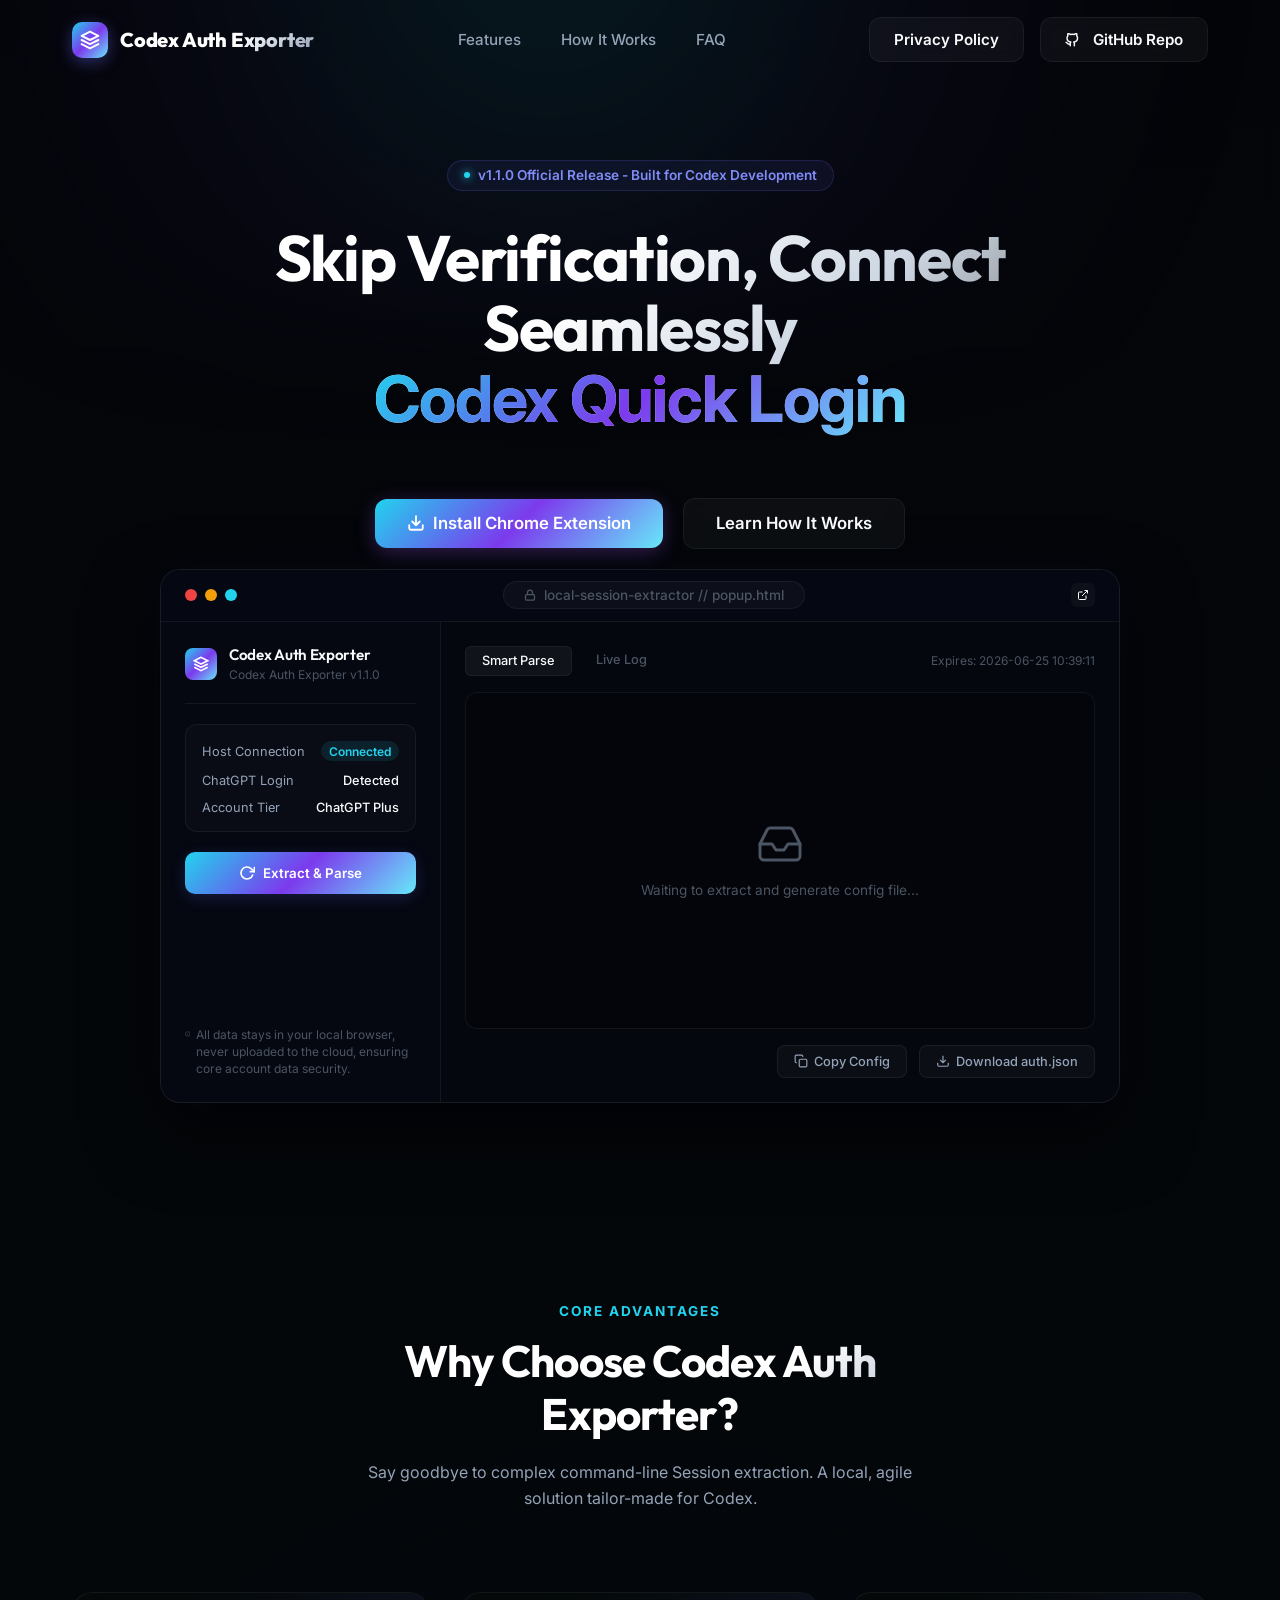
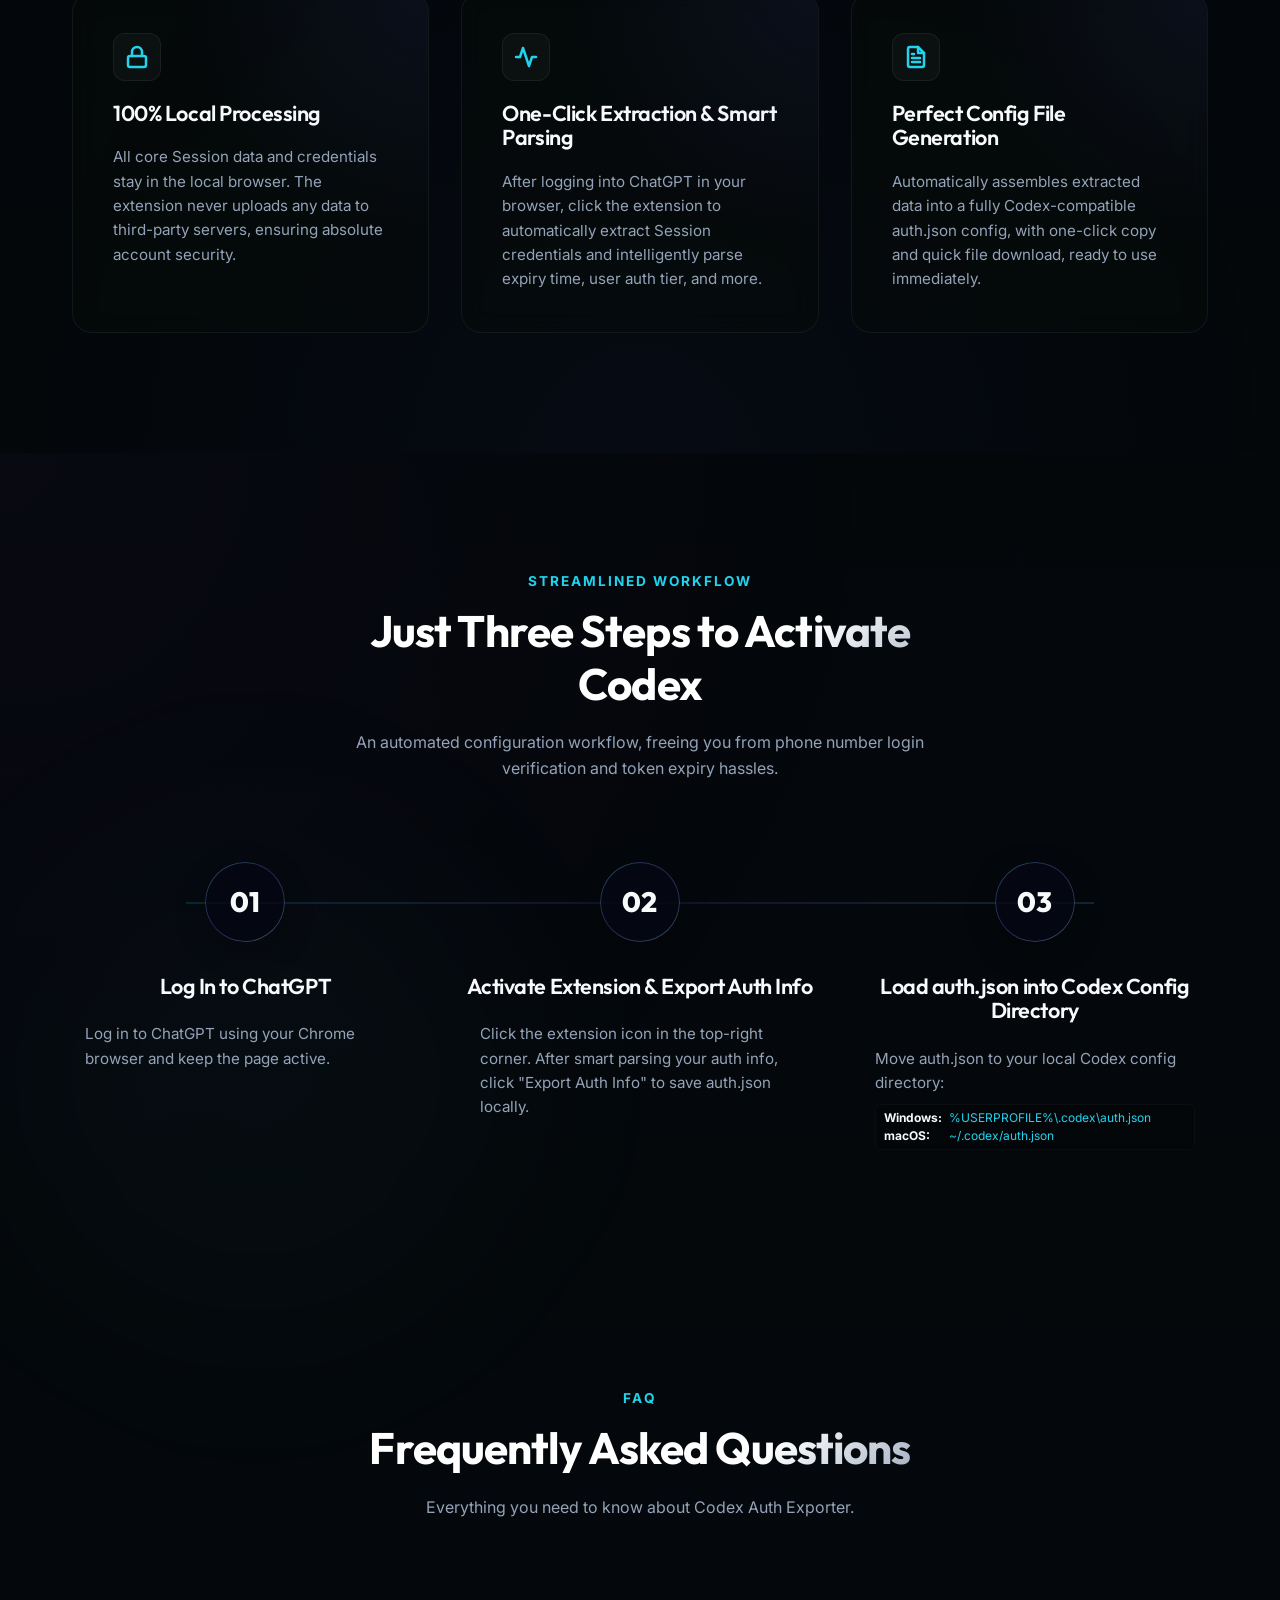
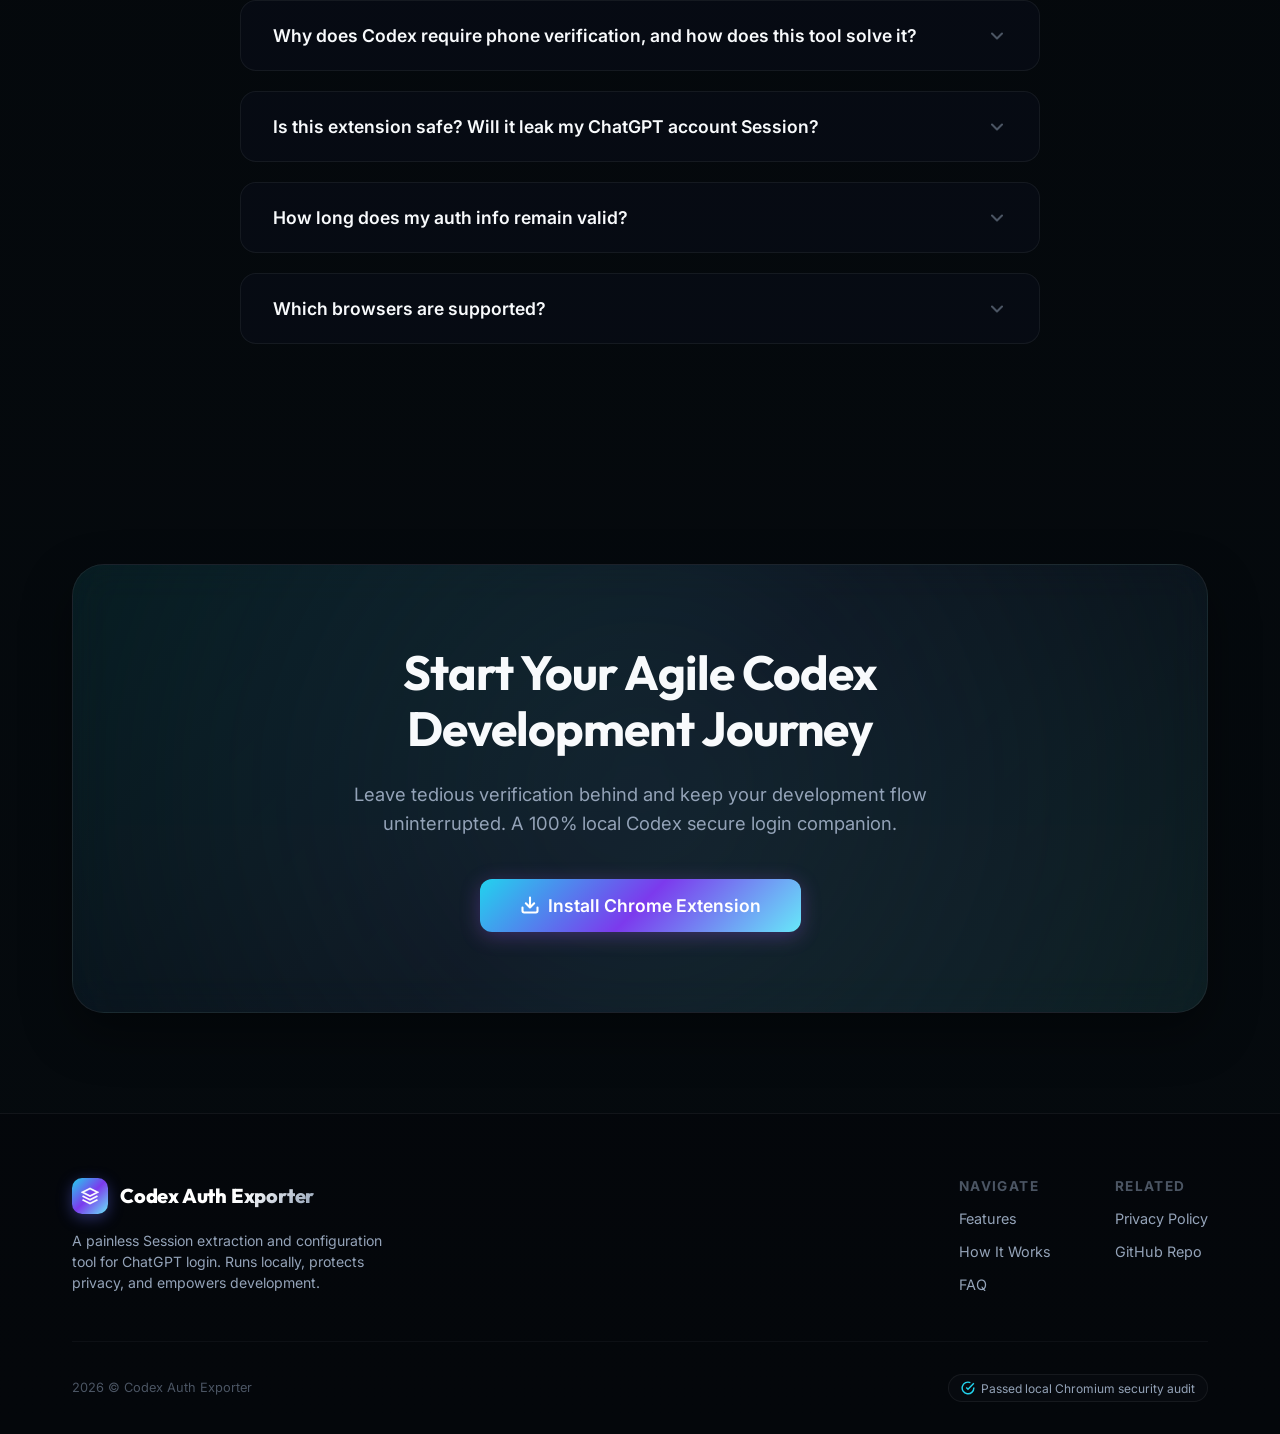
==== commit 00af5c63: "chore: rebrand to Codex Auth Exporter" ====
--- a/landing-page/index.html
+++ b/landing-page/index.html
@@ -4,7 +4,7 @@
 <head>
   <meta charset="UTF-8">
   <meta name="viewport" content="width=device-width, initial-scale=1.0">
-  <title>Codex Codex Auth Helper - One-Click ChatGPT Login Without Phone Verification</title>
+  <title>Codex Auth Exporter - One-Click ChatGPT Login Without Phone Verification</title>
   <meta name="description"
     content="Designed for Codex to avoid repeated logins! Securely extract and parse ChatGPT Session locally, generate auth.json config in one click. 100% local, data never touches the cloud.">
   <meta name="keywords" content="Codex, ChatGPT, auth.json, Chrome Extension, phone verification bypass, Session extraction">
@@ -24,7 +24,7 @@
             <path d="M12 2L2 7l10 5 10-5-10-5zM2 17l10 5 10-5M2 12l10 5 10-5" />
           </svg>
         </div>
-        <span class="logo-text">Codex Auth Helper</span>
+        <span class="logo-text">Codex Auth Exporter</span>
       </div>
 
       <nav class="nav-menu">
@@ -35,7 +35,7 @@
 
       <div class="nav-cta">
         <a href="privacy.html" class="btn btn-secondary" id="nav-btn-sec">Privacy Policy</a>
-        <a href="https://github.com/zhishile/codex-auth-helper" target="_blank" rel="noopener" class="btn btn-secondary" id="nav-btn-git">
+        <a href="https://github.com/anungma/codex-auth-helper" target="_blank" rel="noopener" class="btn btn-secondary" id="nav-btn-git">
           <svg width="14" height="14" viewBox="0 0 24 24" fill="none" stroke="currentColor" stroke-width="2.5" stroke-linecap="round" stroke-linejoin="round" style="margin-right: 6px; vertical-align: middle;">
             <path d="M9 19c-5 1.5-5-2.5-7-3m14 6v-3.87a3.37 3.37 0 0 0-.94-2.61c3.14-.35 6.44-1.54 6.44-7A5.44 5.44 0 0 0 20 4.77 5.07 5.07 0 0 0 19.91 1S18.73.65 16 2.48a13.38 13.38 0 0 0-7 0C6.27.65 5.09 1 5.09 1A5.07 5.07 0 0 0 5 4.77a5.44 5.44 0 0 0-1.5 3.78c0 5.42 3.3 6.61 6.44 7A3.37 3.37 0 0 0 9 18.13V22" />
           </svg>
@@ -51,7 +51,7 @@
       <div class="hero-content">
         <div class="hero-tag">
           <span class="hero-tag-dot"></span>
-          <span>V1.0.0 Official Release — Built for Codex Development</span>
+          <span>v1.1.0 Official Release - Built for Codex Development</span>
         </div>
         <h1>
           Skip Verification, Connect Seamlessly<br>
@@ -112,8 +112,8 @@
                   </svg>
                 </div>
                 <div class="plugin-info">
-                  <h4>Codex Auth Helper</h4>
-                  <span>Codex Auth Helper v1.0.0</span>
+                  <h4>Codex Auth Exporter</h4>
+                  <span>Codex Auth Exporter v1.1.0</span>
                 </div>
               </div>
 
@@ -206,7 +206,7 @@
     <div class="container">
       <div class="section-header reveal">
         <span class="section-tag">Core Advantages</span>
-        <h2>Why Choose Codex Auth Helper?</h2>
+        <h2>Why Choose Codex Auth Exporter?</h2>
         <p>Say goodbye to complex command-line Session extraction. A local, agile solution tailor-made for Codex.</p>
       </div>
 
@@ -299,7 +299,7 @@
       <div class="section-header reveal">
         <span class="section-tag">FAQ</span>
         <h2>Frequently Asked Questions</h2>
-        <p>Everything you need to know about Codex Auth Helper.</p>
+        <p>Everything you need to know about Codex Auth Exporter.</p>
       </div>
 
       <div class="faq-list">
@@ -329,7 +329,7 @@
             </svg>
           </summary>
           <div class="faq-content">
-            Extremely safe. The extension code runs entirely within the local browser sandbox with no external server sync endpoints. We guarantee 100% that data never leaves your device. All source code is open on GitHub for you to inspect at any time — absolutely no sensitive data is collected.
+            Extremely safe. The extension code runs entirely within the local browser sandbox with no external server sync endpoints. We guarantee 100% that data never leaves your device. All source code is open on GitHub for you to inspect at any time - absolutely no sensitive data is collected.
           </div>
         </details>
 
@@ -396,7 +396,7 @@
                 <path d="M12 2L2 7l10 5 10-5-10-5zM2 17l10 5 10-5M2 12l10 5 10-5" />
               </svg>
             </div>
-            <span class="logo-text">Codex Auth Helper</span>
+            <span class="logo-text">Codex Auth Exporter</span>
           </div>
           <p>
             A painless Session extraction and configuration tool for ChatGPT login. Runs locally, protects privacy, and empowers development.
@@ -412,13 +412,13 @@
           <div class="link-group">
             <h5>Related</h5>
             <a href="privacy.html">Privacy Policy</a>
-            <a href="https://github.com/zhishile/codex-auth-helper" target="_blank" rel="noopener">GitHub Repo</a>
+            <a href="https://github.com/anungma/codex-auth-helper" target="_blank" rel="noopener">GitHub Repo</a>
           </div>
         </div>
       </div>
 
       <div class="footer-bottom">
-        <p>2026 &copy; Codex Auth Helper</p>
+        <p>2026 &copy; Codex Auth Exporter</p>
         <div class="footer-badge">
           <svg width="14" height="14" viewBox="0 0 24 24" fill="none" stroke="currentColor" stroke-width="2.5">
             <path d="M22 11.08V12a10 10 0 1 1-5.93-9.14" />
--- a/landing-page/style-green.css
+++ b/landing-page/style-green.css
@@ -1,30 +1,30 @@
 @import url('https://fonts.googleapis.com/css2?family=Inter:wght@300;400;500;600;700&family=Outfit:wght@400;500;600;700;800&family=Fira+Code:wght@400;500&display=swap');
 
 :root {
-  /* Color Palette - Classic black-green hacker style */
+  /* Color Palette - Classic black-cyan hacker style */
   --bg-dark: #030508;
   --bg-card: rgba(6, 12, 10, 0.55);
   --border-color: rgba(255, 255, 255, 0.06);
-  --border-focus: rgba(16, 185, 129, 0.4);
+  --border-focus: rgba(34, 211, 238, 0.4);
 
   --text-primary: #f8fafc;
   --text-secondary: #94a3b8;
   --text-muted: #4b5563;
 
-  /* Classic hacker green neon colors */
-  --color-primary: #10b981;
-  /* Hacker Green */
-  --color-secondary: #059669;
-  /* Emerald Green */
-  --color-accent: #00ff66;
-  /* Aurora Green */
-  --color-success: #10b981;
+  /* Classic Quantum Cyan neon colors */
+  --color-primary: #22d3ee;
+  /* Quantum Cyan */
+  --color-secondary: #7c3aed;
+  /* Violet Core */
+  --color-accent: #67e8f9;
+  /* Ion Cyan */
+  --color-success: #22d3ee;
   --color-warning: #f59e0b;
 
   /* Gradients */
   --grad-aurora: linear-gradient(135deg, var(--color-primary) 0%, var(--color-secondary) 50%, var(--color-accent) 100%);
   --grad-dark: linear-gradient(180deg, #030508 0%, #050a0e 100%);
-  --grad-button-hover: linear-gradient(135deg, #059669 0%, #047857 50%, #10b981 100%);
+  --grad-button-hover: linear-gradient(135deg, #7c3aed 0%, #2563eb 50%, #22d3ee 100%);
 
   /* Font System */
   --font-title: 'Outfit', -apple-system, BlinkMacSystemFont, "Segoe UI", Roboto, sans-serif;
@@ -72,7 +72,7 @@
   transform: translateX(-55%);
   width: 140vw;
   height: 90vh;
-  background: radial-gradient(circle, rgba(16, 185, 129, 0.1) 0%, rgba(5, 150, 105, 0.04) 40%, transparent 70%);
+  background: radial-gradient(circle, rgba(34, 211, 238, 0.1) 0%, rgba(124, 58, 237, 0.04) 40%, transparent 70%);
   z-index: 0;
   pointer-events: none;
   filter: blur(60px);
@@ -85,7 +85,7 @@
   left: -20%;
   width: 80vw;
   height: 80vh;
-  background: radial-gradient(circle, rgba(0, 255, 102, 0.03) 0%, transparent 60%);
+  background: radial-gradient(circle, rgba(103, 232, 249, 0.03) 0%, transparent 60%);
   z-index: 0;
   pointer-events: none;
   filter: blur(80px);
@@ -392,7 +392,7 @@
 }
 
 .mockup-dot.green {
-  background-color: #10b981;
+  background-color: #22d3ee;
 }
 
 .mockup-title {
@@ -512,7 +512,7 @@
 }
 
 .status-badge {
-  background: rgba(16, 185, 129, 0.1);
+  background: rgba(34, 211, 238, 0.1);
   color: var(--color-success);
   padding: 0.15rem 0.5rem;
   border-radius: 20px;
@@ -925,7 +925,7 @@
 }
 
 .step-card .path-details code {
-  color: #10b981;
+  color: #22d3ee;
   background: transparent;
   border: none;
   padding: 0;
@@ -1013,7 +1013,7 @@
 }
 
 .cta-box {
-  background: linear-gradient(135deg, rgba(16, 185, 129, 0.08) 0%, rgba(5, 150, 105, 0.04) 50%, rgba(0, 255, 102, 0.08) 100%);
+  background: linear-gradient(135deg, rgba(34, 211, 238, 0.08) 0%, rgba(124, 58, 237, 0.04) 50%, rgba(103, 232, 249, 0.08) 100%);
   border: 1px solid rgba(255, 255, 255, 0.08);
   border-radius: 32px;
   padding: 5rem 2rem;
@@ -1039,7 +1039,7 @@
   left: -50%;
   width: 200%;
   height: 200%;
-  background: radial-gradient(circle, rgba(0, 255, 102, 0.12) 0%, transparent 60%);
+  background: radial-gradient(circle, rgba(103, 232, 249, 0.12) 0%, transparent 60%);
   z-index: 0;
   pointer-events: none;
   filter: blur(50px);
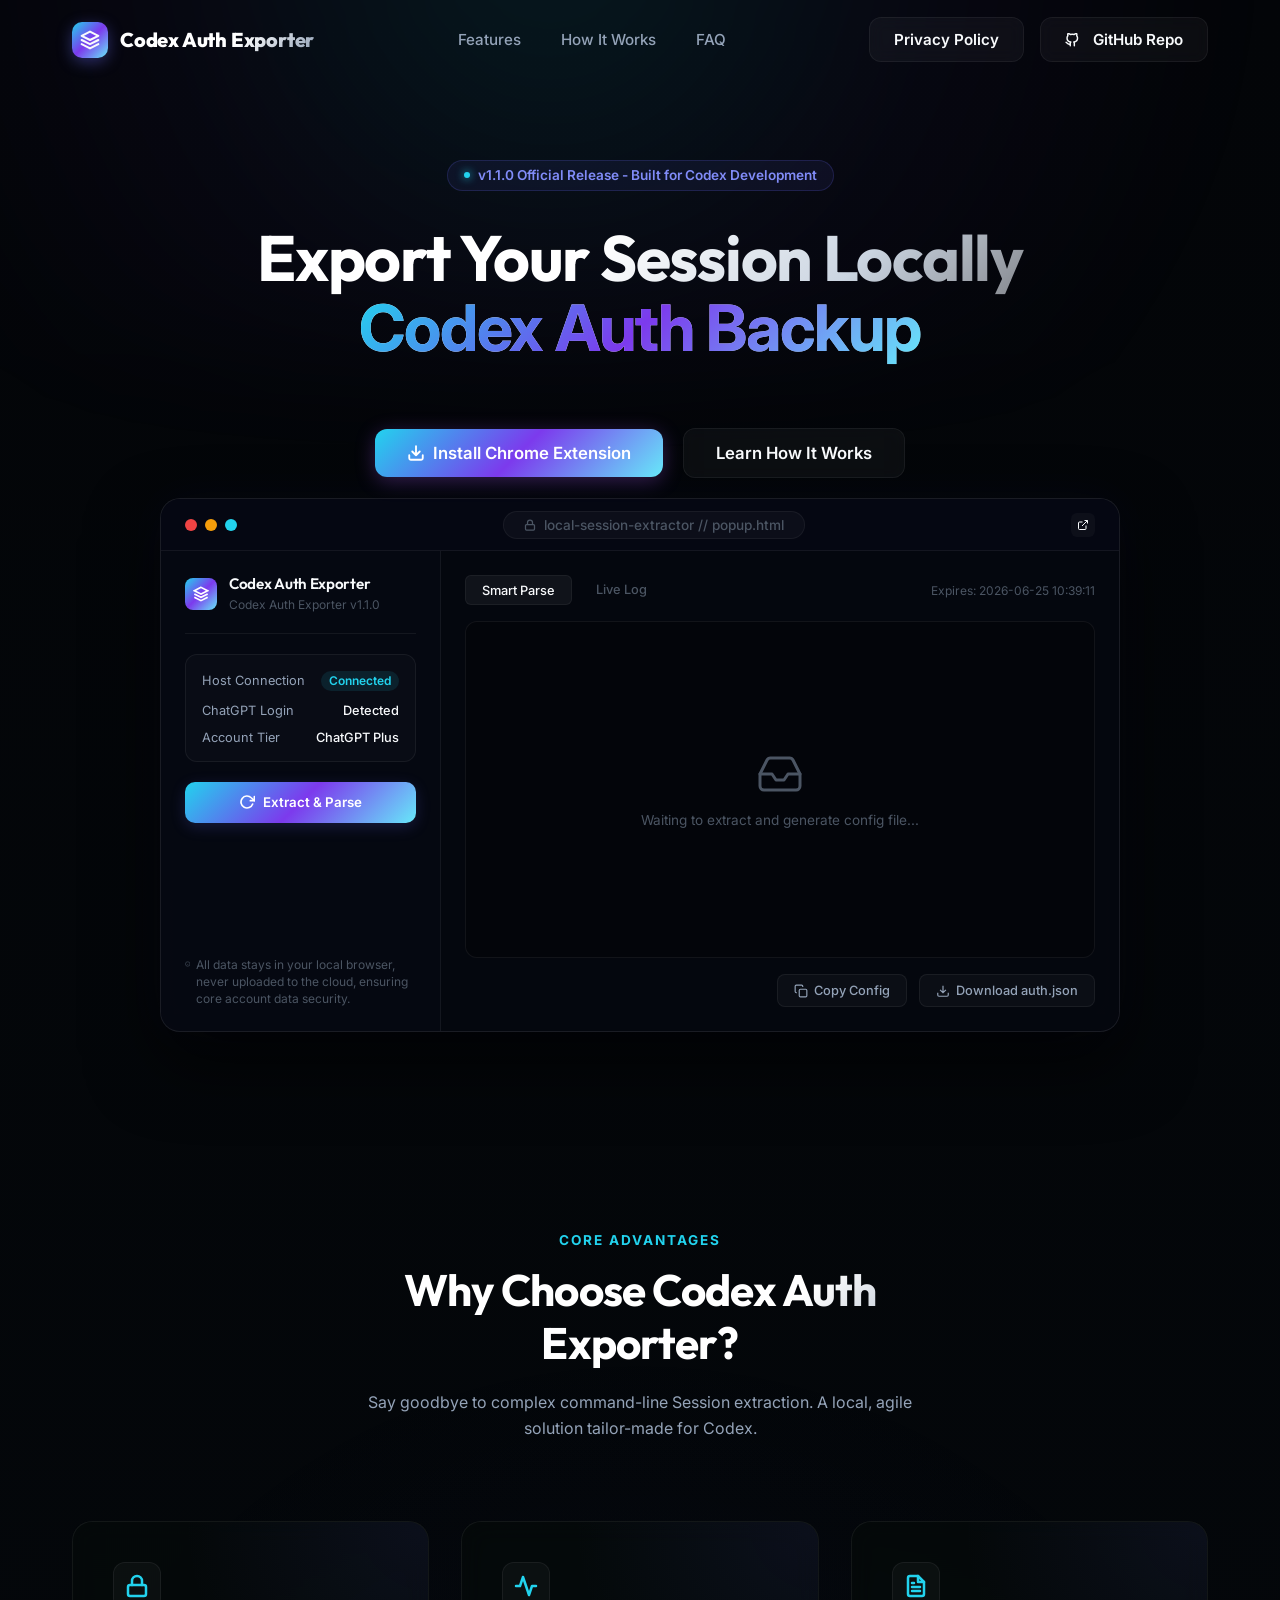
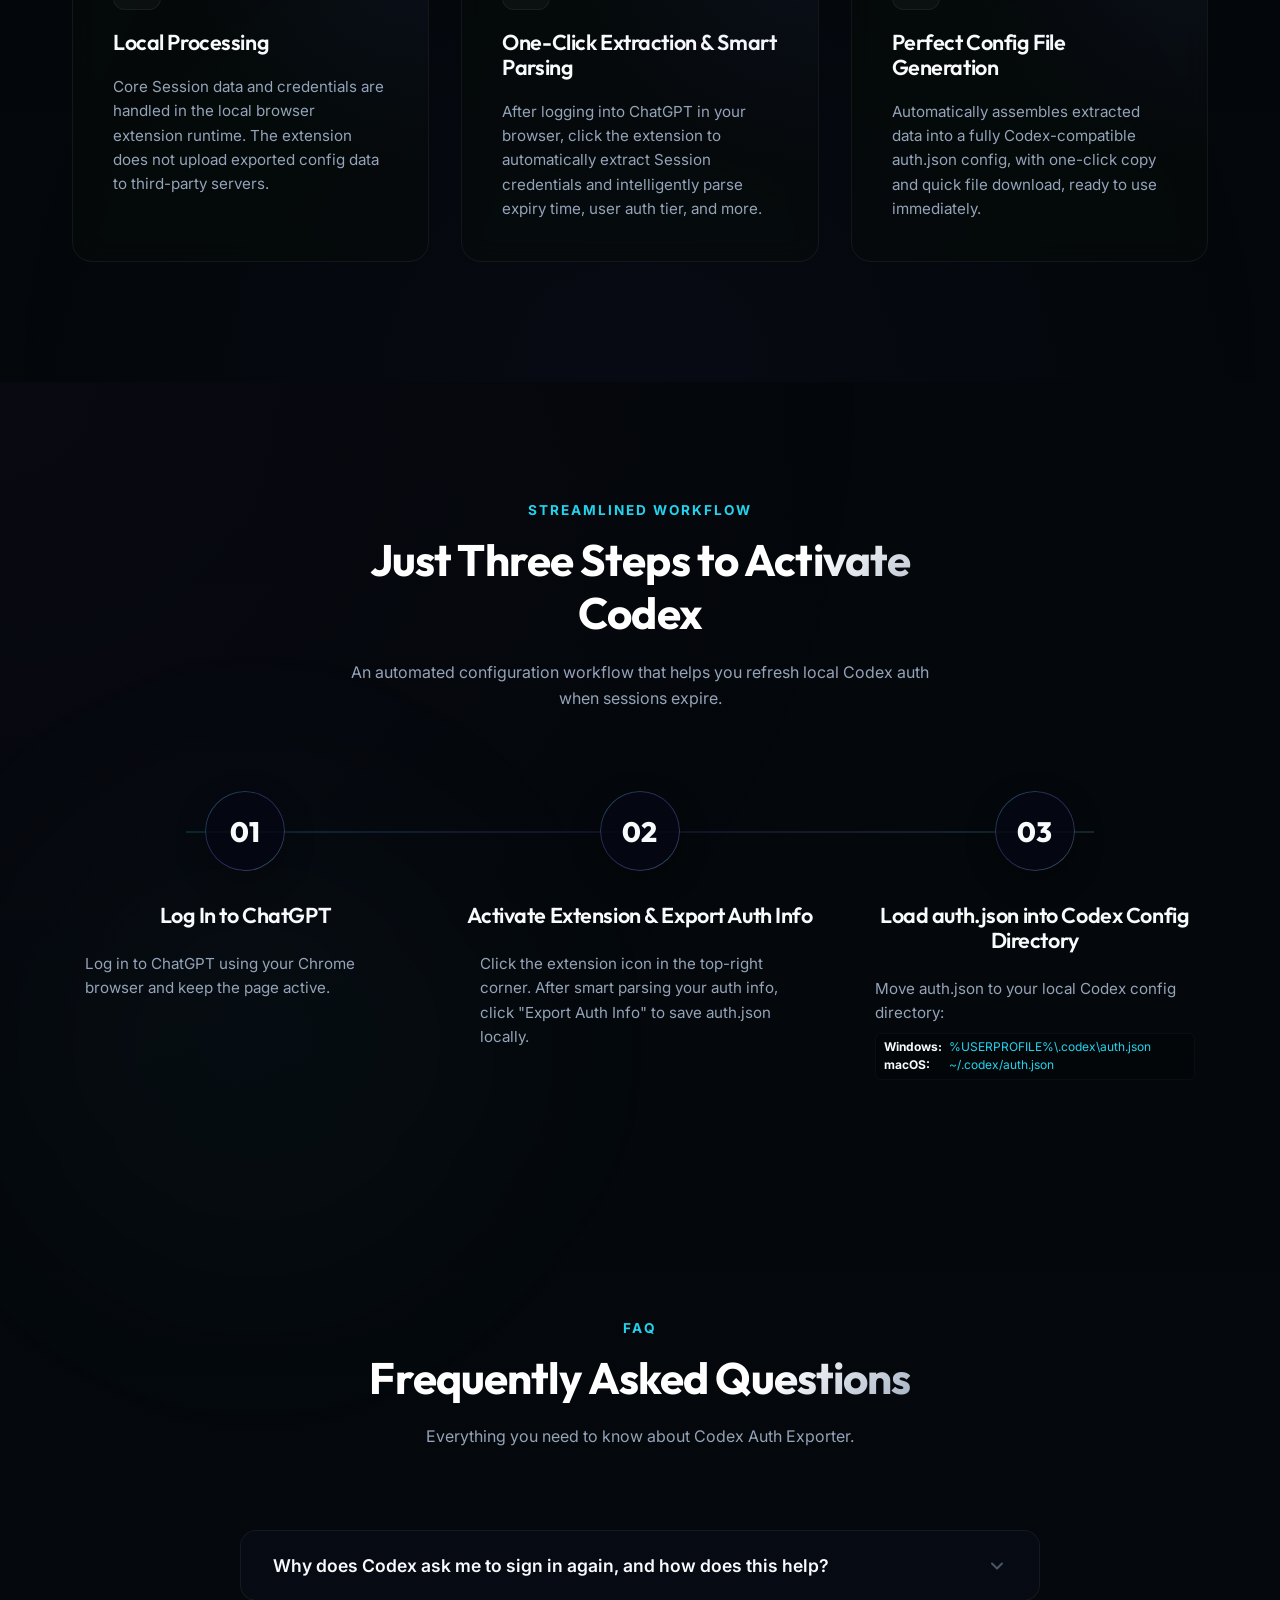
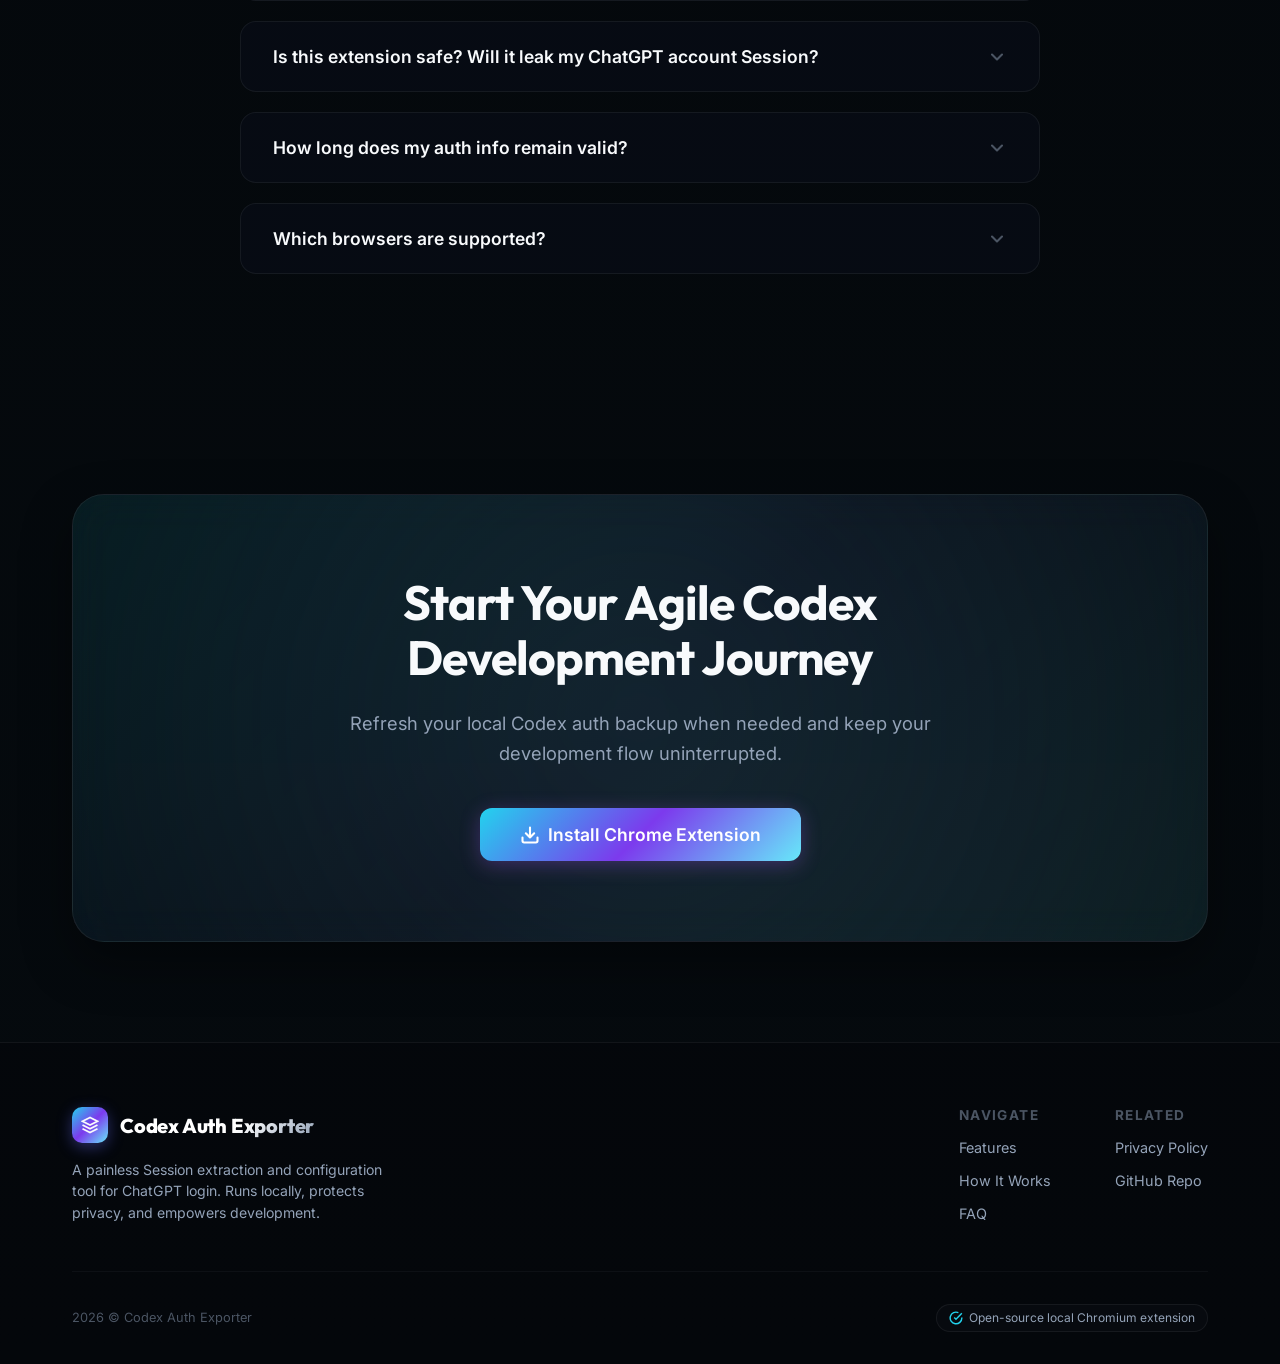
==== commit 504f5f9b: "fix: address security review findings" ====
--- a/landing-page/index.html
+++ b/landing-page/index.html
@@ -4,11 +4,11 @@
 <head>
   <meta charset="UTF-8">
   <meta name="viewport" content="width=device-width, initial-scale=1.0">
-  <title>Codex Auth Exporter - One-Click ChatGPT Login Without Phone Verification</title>
+  <title>Codex Auth Exporter - Local ChatGPT Session Backup for Codex</title>
   <meta name="description"
-    content="Designed for Codex to avoid repeated logins! Securely extract and parse ChatGPT Session locally, generate auth.json config in one click. 100% local, data never touches the cloud.">
-  <meta name="keywords" content="Codex, ChatGPT, auth.json, Chrome Extension, phone verification bypass, Session extraction">
-  <!-- Import green theme stylesheet (busts all browser disk caches) -->
+    content="Designed for Codex session portability. Securely reads your existing ChatGPT session locally and generates an auth.json backup file. Local processing, no cloud sync.">
+  <meta name="keywords" content="Codex, ChatGPT, auth.json, Chrome Extension, local Session backup">
+  <!-- Import cyan theme stylesheet -->
   <link rel="stylesheet" href="style-green.css">
 </head>
 
@@ -35,7 +35,7 @@
 
       <div class="nav-cta">
         <a href="privacy.html" class="btn btn-secondary" id="nav-btn-sec">Privacy Policy</a>
-        <a href="https://github.com/anungma/codex-auth-helper" target="_blank" rel="noopener" class="btn btn-secondary" id="nav-btn-git">
+        <a href="https://github.com/anungma/codex-auth-helper" target="_blank" rel="noopener noreferrer" class="btn btn-secondary" id="nav-btn-git">
           <svg width="14" height="14" viewBox="0 0 24 24" fill="none" stroke="currentColor" stroke-width="2.5" stroke-linecap="round" stroke-linejoin="round" style="margin-right: 6px; vertical-align: middle;">
             <path d="M9 19c-5 1.5-5-2.5-7-3m14 6v-3.87a3.37 3.37 0 0 0-.94-2.61c3.14-.35 6.44-1.54 6.44-7A5.44 5.44 0 0 0 20 4.77 5.07 5.07 0 0 0 19.91 1S18.73.65 16 2.48a13.38 13.38 0 0 0-7 0C6.27.65 5.09 1 5.09 1A5.07 5.07 0 0 0 5 4.77a5.44 5.44 0 0 0-1.5 3.78c0 5.42 3.3 6.61 6.44 7A3.37 3.37 0 0 0 9 18.13V22" />
           </svg>
@@ -54,16 +54,16 @@
           <span>v1.1.0 Official Release - Built for Codex Development</span>
         </div>
         <h1>
-          Skip Verification, Connect Seamlessly<br>
-          <span class="hero-highlight">Codex Quick Login</span>
+          Export Your Session Locally<br>
+          <span class="hero-highlight">Codex Auth Backup</span>
         </h1>
 
       </div>
       <!-- <p>
-        A Chrome extension designed to address the pain points of frequent Codex login expiry and phone number verification. Locally extracts and parses ChatGPT login info at lightning speed, converting it into a Codex identity config file with 100% local secure processing.
+        A Chrome extension designed to reduce repeated Codex sign-in friction. It locally reads your existing ChatGPT login info and converts it into a Codex identity config file with local processing.
       </p> -->
       <div class="hero-actions">
-        <a href="https://chromewebstore.google.com/detail/ceenjghooaemkocekdaaianapgmmilph" target="_blank" rel="noopener" class="btn btn-primary" id="hero-btn-download">
+        <a href="https://chromewebstore.google.com/detail/ceenjghooaemkocekdaaianapgmmilph" target="_blank" rel="noopener noreferrer" class="btn btn-primary" id="hero-btn-download">
           <svg width="18" height="18" viewBox="0 0 24 24" fill="none" stroke="currentColor" stroke-width="2.5"
             stroke-linecap="round" stroke-linejoin="round">
             <path d="M21 15v4a2 2 0 0 1-2 2H5a2 2 0 0 1-2-2v-4M7 10l5 5 5-5M12 15V3" />
@@ -220,8 +220,8 @@
               <path d="M7 11V7a5 5 0 0 1 10 0v4" />
             </svg>
           </div>
-          <h3>100% Local Processing</h3>
-          <p>All core Session data and credentials stay in the local browser. The extension never uploads any data to third-party servers, ensuring absolute account security.</p>
+          <h3>Local Processing</h3>
+          <p>Core Session data and credentials are handled in the local browser extension runtime. The extension does not upload exported config data to third-party servers.</p>
         </div>
 
         <!-- Card 2 -->
@@ -261,7 +261,7 @@
       <div class="section-header reveal">
         <span class="section-tag">Streamlined Workflow</span>
         <h2>Just Three Steps to Activate Codex</h2>
-        <p>An automated configuration workflow, freeing you from phone number login verification and token expiry hassles.</p>
+        <p>An automated configuration workflow that helps you refresh local Codex auth when sessions expire.</p>
       </div>
 
       <div class="workflow-steps">
@@ -306,15 +306,14 @@
         <!-- Question 1 -->
         <details class="faq-item reveal">
           <summary>
-            <span>Why does Codex require phone verification, and how does this tool solve it?</span>
+            <span>Why does Codex ask me to sign in again, and how does this help?</span>
             <svg class="faq-icon" width="20" height="20" viewBox="0 0 24 24" fill="none" stroke="currentColor"
               stroke-width="2.5" stroke-linecap="round" stroke-linejoin="round">
               <polyline points="6 9 12 15 18 9" />
             </svg>
           </summary>
           <div class="faq-content">
-            Codex often triggers phone verification due to security checks. This extension lets you first log in to the ChatGPT website normally, then extract the Session credentials as auth.json. By importing credentials directly, Codex
-            can skip SMS verification and CAPTCHA challenges, connecting securely and smoothly.
+            Codex can ask you to sign in again when browser sessions expire or security checks change. This extension lets you log in to ChatGPT normally, then locally export the active session as auth.json for your own Codex config.
           </div>
         </details>
 
@@ -329,7 +328,7 @@
             </svg>
           </summary>
           <div class="faq-content">
-            Extremely safe. The extension code runs entirely within the local browser sandbox with no external server sync endpoints. We guarantee 100% that data never leaves your device. All source code is open on GitHub for you to inspect at any time - absolutely no sensitive data is collected.
+            The extension is designed to run inside the local browser sandbox with no external server sync endpoints. Source code is open on GitHub so you can inspect how session data is read and exported.
           </div>
         </details>
 
@@ -372,8 +371,8 @@
       <div class="cta-box reveal">
         <div class="cta-box-content">
           <h2>Start Your Agile Codex Development Journey</h2>
-          <p>Leave tedious verification behind and keep your development flow uninterrupted. A 100% local Codex secure login companion.</p>
-          <a href="https://chromewebstore.google.com/detail/ceenjghooaemkocekdaaianapgmmilph" target="_blank" rel="noopener" class="btn btn-primary" id="footer-btn-download">
+          <p>Refresh your local Codex auth backup when needed and keep your development flow uninterrupted.</p>
+          <a href="https://chromewebstore.google.com/detail/ceenjghooaemkocekdaaianapgmmilph" target="_blank" rel="noopener noreferrer" class="btn btn-primary" id="footer-btn-download">
             <svg width="20" height="20" viewBox="0 0 24 24" fill="none" stroke="currentColor" stroke-width="2.5"
               stroke-linecap="round" stroke-linejoin="round">
               <path d="M21 15v4a2 2 0 0 1-2 2H5a2 2 0 0 1-2-2v-4M7 10l5 5 5-5M12 15V3" />
@@ -412,7 +411,7 @@
           <div class="link-group">
             <h5>Related</h5>
             <a href="privacy.html">Privacy Policy</a>
-            <a href="https://github.com/anungma/codex-auth-helper" target="_blank" rel="noopener">GitHub Repo</a>
+            <a href="https://github.com/anungma/codex-auth-helper" target="_blank" rel="noopener noreferrer">GitHub Repo</a>
           </div>
         </div>
       </div>
@@ -424,7 +423,7 @@
             <path d="M22 11.08V12a10 10 0 1 1-5.93-9.14" />
             <polyline points="22 4 12 14.01 9 11.01" />
           </svg>
-          <span>Passed local Chromium security audit</span>
+          <span>Open-source local Chromium extension</span>
         </div>
       </div>
     </div>
@@ -434,4 +433,4 @@
   <script src="script.js"></script>
 </body>
 
-</html>+</html>
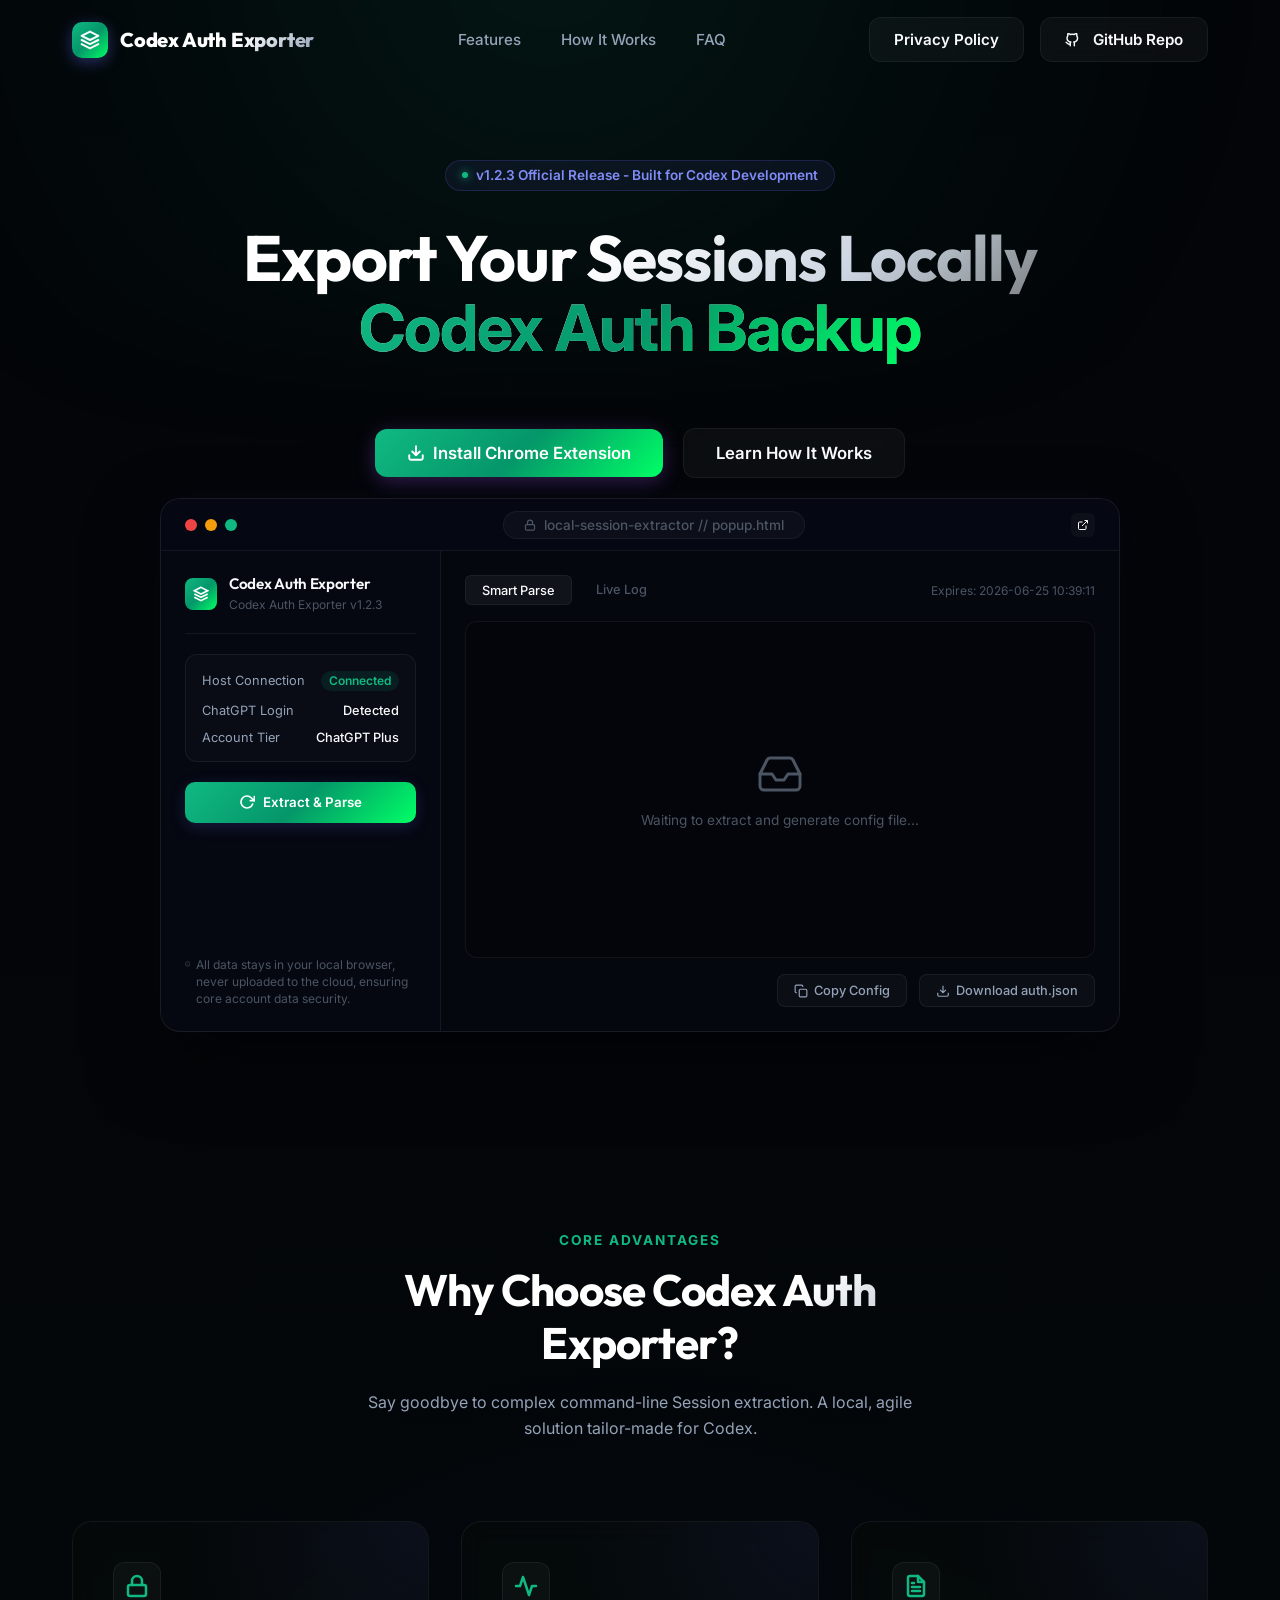
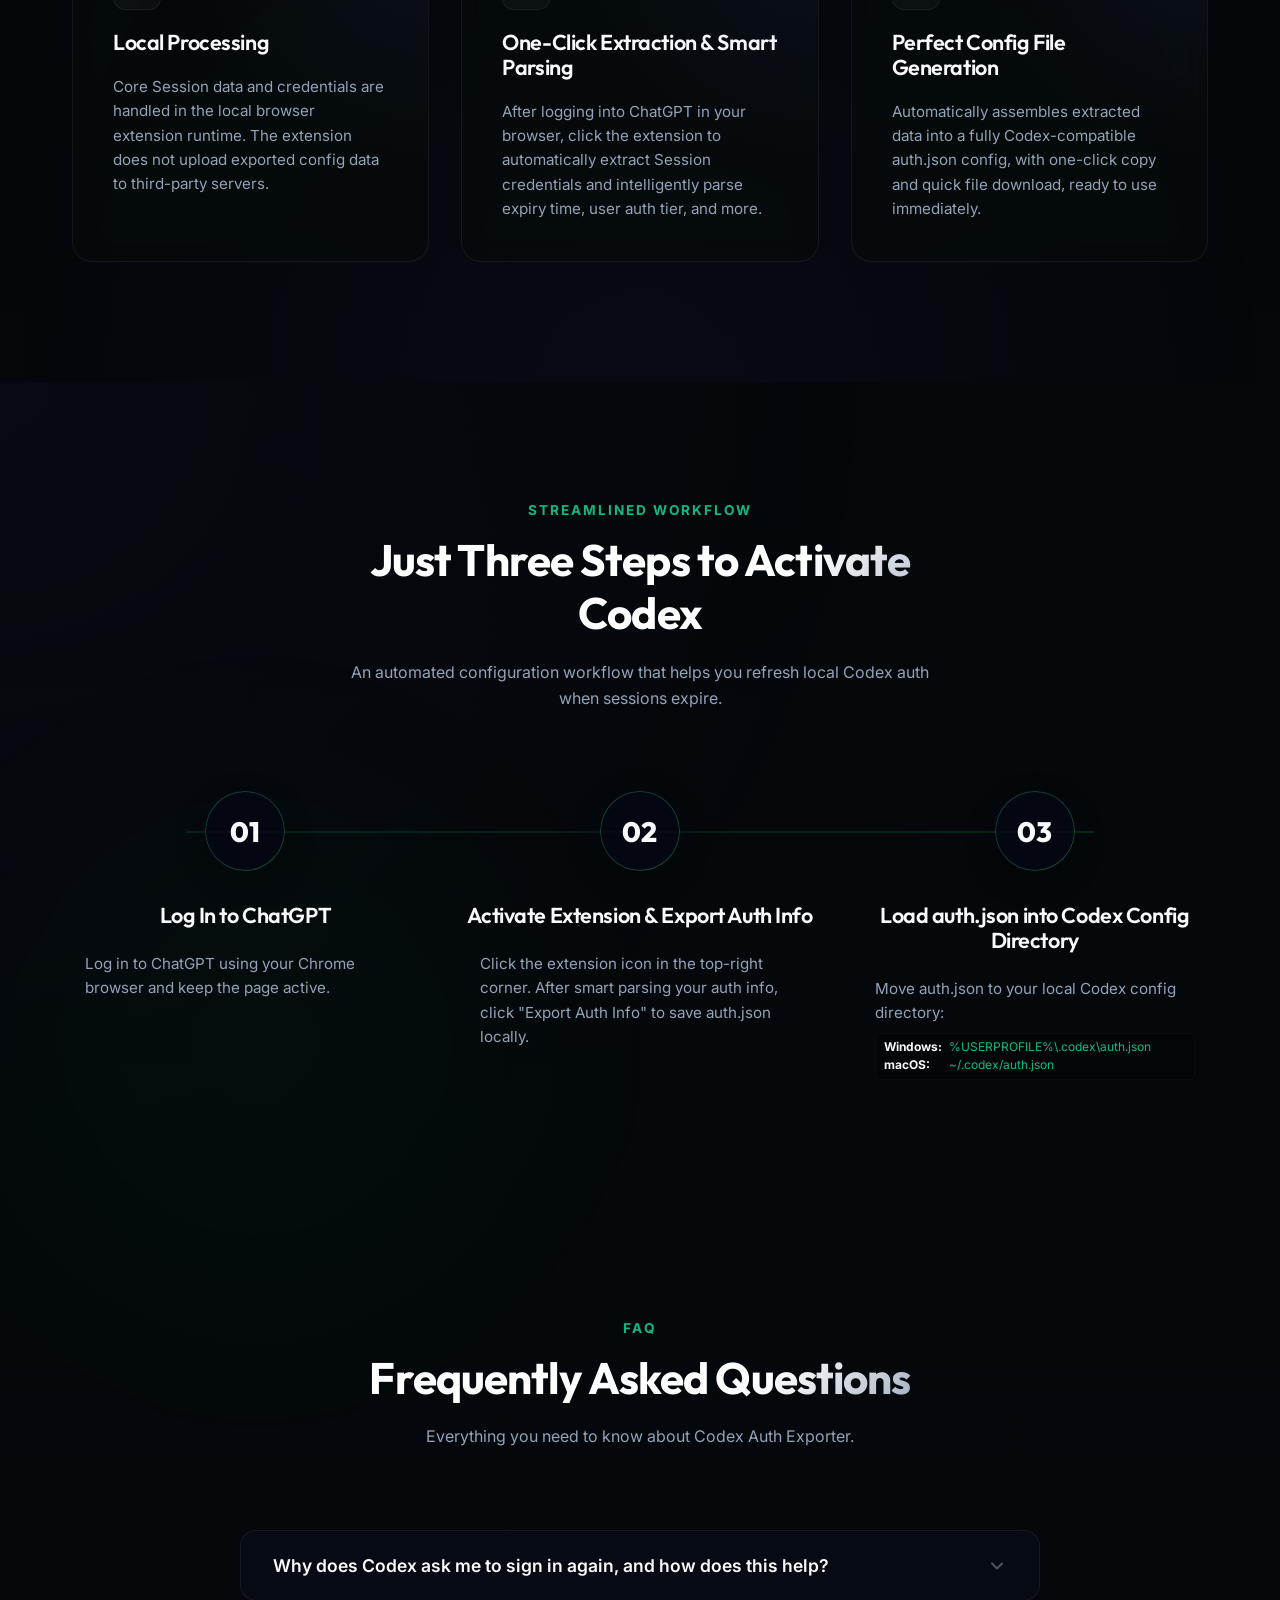
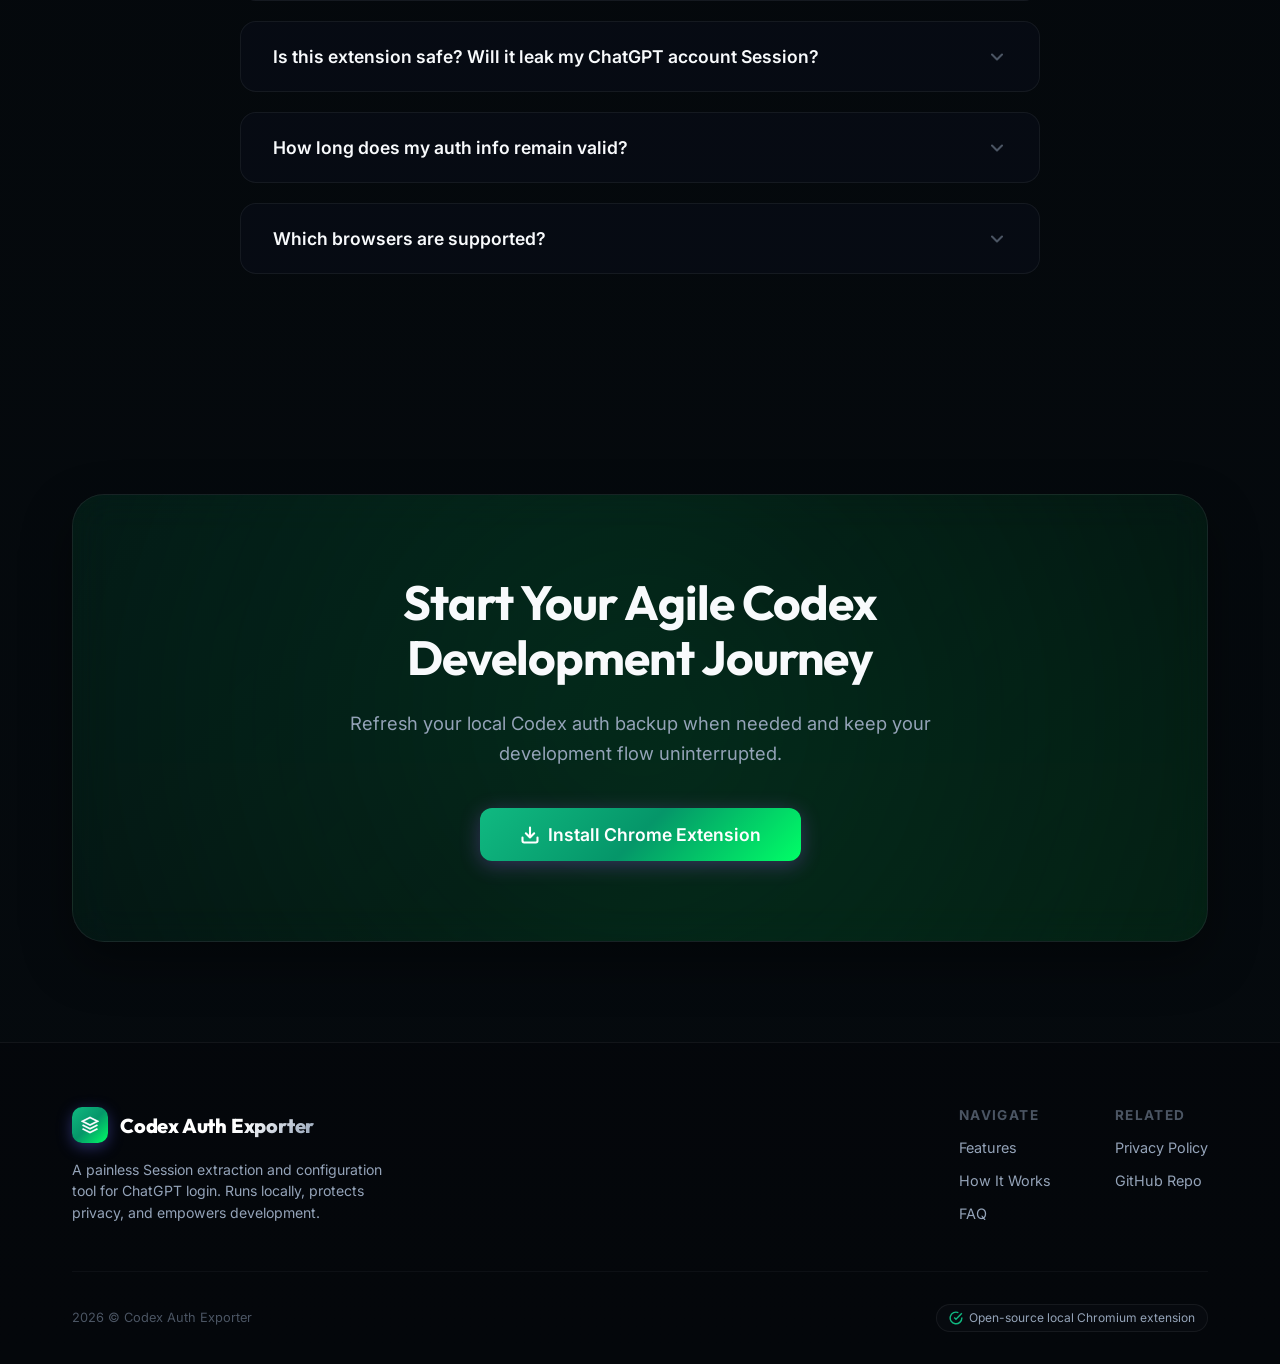
==== commit 3fd65241: "fix: export personal accounts" ====
--- a/landing-page/index.html
+++ b/landing-page/index.html
@@ -6,9 +6,9 @@
   <meta name="viewport" content="width=device-width, initial-scale=1.0">
   <title>Codex Auth Exporter - Local ChatGPT Session Backup for Codex</title>
   <meta name="description"
-    content="Designed for Codex session portability. Securely reads your existing ChatGPT session locally and generates an auth.json backup file. Local processing, no cloud sync.">
-  <meta name="keywords" content="Codex, ChatGPT, auth.json, Chrome Extension, local Session backup">
-  <!-- Import cyan theme stylesheet -->
+    content="Designed for Codex session portability. Securely reads your existing ChatGPT sessions locally and generates auth JSON backup files. Local processing, no cloud sync.">
+  <meta name="keywords" content="Codex, ChatGPT, auth.json, Chrome Extension, Session extraction">
+  <!-- Import green theme stylesheet -->
   <link rel="stylesheet" href="style-green.css">
 </head>
 
@@ -35,7 +35,7 @@
 
       <div class="nav-cta">
         <a href="privacy.html" class="btn btn-secondary" id="nav-btn-sec">Privacy Policy</a>
-        <a href="https://github.com/anungma/codex-auth-helper" target="_blank" rel="noopener noreferrer" class="btn btn-secondary" id="nav-btn-git">
+        <a href="https://github.com/anungma/codex-auth-helper" target="_blank" rel="noopener" class="btn btn-secondary" id="nav-btn-git">
           <svg width="14" height="14" viewBox="0 0 24 24" fill="none" stroke="currentColor" stroke-width="2.5" stroke-linecap="round" stroke-linejoin="round" style="margin-right: 6px; vertical-align: middle;">
             <path d="M9 19c-5 1.5-5-2.5-7-3m14 6v-3.87a3.37 3.37 0 0 0-.94-2.61c3.14-.35 6.44-1.54 6.44-7A5.44 5.44 0 0 0 20 4.77 5.07 5.07 0 0 0 19.91 1S18.73.65 16 2.48a13.38 13.38 0 0 0-7 0C6.27.65 5.09 1 5.09 1A5.07 5.07 0 0 0 5 4.77a5.44 5.44 0 0 0-1.5 3.78c0 5.42 3.3 6.61 6.44 7A3.37 3.37 0 0 0 9 18.13V22" />
           </svg>
@@ -51,19 +51,19 @@
       <div class="hero-content">
         <div class="hero-tag">
           <span class="hero-tag-dot"></span>
-          <span>v1.1.0 Official Release - Built for Codex Development</span>
+          <span>v1.2.3 Official Release - Built for Codex Development</span>
         </div>
         <h1>
-          Export Your Session Locally<br>
+          Export Your Sessions Locally<br>
           <span class="hero-highlight">Codex Auth Backup</span>
         </h1>
 
       </div>
       <!-- <p>
-        A Chrome extension designed to reduce repeated Codex sign-in friction. It locally reads your existing ChatGPT login info and converts it into a Codex identity config file with local processing.
+        A Chrome extension designed to reduce repeated Codex sign-in friction. It locally reads your existing ChatGPT login info and converts it into Codex identity config files with local processing.
       </p> -->
       <div class="hero-actions">
-        <a href="https://chromewebstore.google.com/detail/ceenjghooaemkocekdaaianapgmmilph" target="_blank" rel="noopener noreferrer" class="btn btn-primary" id="hero-btn-download">
+        <a href="https://chromewebstore.google.com/detail/ceenjghooaemkocekdaaianapgmmilph" target="_blank" rel="noopener" class="btn btn-primary" id="hero-btn-download">
           <svg width="18" height="18" viewBox="0 0 24 24" fill="none" stroke="currentColor" stroke-width="2.5"
             stroke-linecap="round" stroke-linejoin="round">
             <path d="M21 15v4a2 2 0 0 1-2 2H5a2 2 0 0 1-2-2v-4M7 10l5 5 5-5M12 15V3" />
@@ -113,7 +113,7 @@
                 </div>
                 <div class="plugin-info">
                   <h4>Codex Auth Exporter</h4>
-                  <span>Codex Auth Exporter v1.1.0</span>
+                  <span>Codex Auth Exporter v1.2.3</span>
                 </div>
               </div>
 
@@ -313,7 +313,7 @@
             </svg>
           </summary>
           <div class="faq-content">
-            Codex can ask you to sign in again when browser sessions expire or security checks change. This extension lets you log in to ChatGPT normally, then locally export the active session as auth.json for your own Codex config.
+            Codex can ask you to sign in again when browser sessions expire or account checks change. This extension lets you log in to ChatGPT normally, then locally export each active personal/workspace account as an auth JSON backup.
           </div>
         </details>
 
@@ -372,7 +372,7 @@
         <div class="cta-box-content">
           <h2>Start Your Agile Codex Development Journey</h2>
           <p>Refresh your local Codex auth backup when needed and keep your development flow uninterrupted.</p>
-          <a href="https://chromewebstore.google.com/detail/ceenjghooaemkocekdaaianapgmmilph" target="_blank" rel="noopener noreferrer" class="btn btn-primary" id="footer-btn-download">
+          <a href="https://chromewebstore.google.com/detail/ceenjghooaemkocekdaaianapgmmilph" target="_blank" rel="noopener" class="btn btn-primary" id="footer-btn-download">
             <svg width="20" height="20" viewBox="0 0 24 24" fill="none" stroke="currentColor" stroke-width="2.5"
               stroke-linecap="round" stroke-linejoin="round">
               <path d="M21 15v4a2 2 0 0 1-2 2H5a2 2 0 0 1-2-2v-4M7 10l5 5 5-5M12 15V3" />
@@ -411,7 +411,7 @@
           <div class="link-group">
             <h5>Related</h5>
             <a href="privacy.html">Privacy Policy</a>
-            <a href="https://github.com/anungma/codex-auth-helper" target="_blank" rel="noopener noreferrer">GitHub Repo</a>
+            <a href="https://github.com/anungma/codex-auth-helper" target="_blank" rel="noopener">GitHub Repo</a>
           </div>
         </div>
       </div>
@@ -433,4 +433,4 @@
   <script src="script.js"></script>
 </body>
 
-</html>
+</html>
--- a/landing-page/style-green.css
+++ b/landing-page/style-green.css
@@ -1,30 +1,30 @@
 @import url('https://fonts.googleapis.com/css2?family=Inter:wght@300;400;500;600;700&family=Outfit:wght@400;500;600;700;800&family=Fira+Code:wght@400;500&display=swap');
 
 :root {
-  /* Color Palette - Classic black-cyan hacker style */
+  /* Color Palette - Classic black-green hacker style */
   --bg-dark: #030508;
   --bg-card: rgba(6, 12, 10, 0.55);
   --border-color: rgba(255, 255, 255, 0.06);
-  --border-focus: rgba(34, 211, 238, 0.4);
+  --border-focus: rgba(16, 185, 129, 0.4);
 
   --text-primary: #f8fafc;
   --text-secondary: #94a3b8;
   --text-muted: #4b5563;
 
-  /* Classic Quantum Cyan neon colors */
-  --color-primary: #22d3ee;
-  /* Quantum Cyan */
-  --color-secondary: #7c3aed;
-  /* Violet Core */
-  --color-accent: #67e8f9;
-  /* Ion Cyan */
-  --color-success: #22d3ee;
+  /* Classic hacker green neon colors */
+  --color-primary: #10b981;
+  /* Hacker Green */
+  --color-secondary: #059669;
+  /* Emerald Green */
+  --color-accent: #00ff66;
+  /* Aurora Green */
+  --color-success: #10b981;
   --color-warning: #f59e0b;
 
   /* Gradients */
   --grad-aurora: linear-gradient(135deg, var(--color-primary) 0%, var(--color-secondary) 50%, var(--color-accent) 100%);
   --grad-dark: linear-gradient(180deg, #030508 0%, #050a0e 100%);
-  --grad-button-hover: linear-gradient(135deg, #7c3aed 0%, #2563eb 50%, #22d3ee 100%);
+  --grad-button-hover: linear-gradient(135deg, #059669 0%, #047857 50%, #10b981 100%);
 
   /* Font System */
   --font-title: 'Outfit', -apple-system, BlinkMacSystemFont, "Segoe UI", Roboto, sans-serif;
@@ -72,7 +72,7 @@
   transform: translateX(-55%);
   width: 140vw;
   height: 90vh;
-  background: radial-gradient(circle, rgba(34, 211, 238, 0.1) 0%, rgba(124, 58, 237, 0.04) 40%, transparent 70%);
+  background: radial-gradient(circle, rgba(16, 185, 129, 0.1) 0%, rgba(5, 150, 105, 0.04) 40%, transparent 70%);
   z-index: 0;
   pointer-events: none;
   filter: blur(60px);
@@ -85,7 +85,7 @@
   left: -20%;
   width: 80vw;
   height: 80vh;
-  background: radial-gradient(circle, rgba(103, 232, 249, 0.03) 0%, transparent 60%);
+  background: radial-gradient(circle, rgba(0, 255, 102, 0.03) 0%, transparent 60%);
   z-index: 0;
   pointer-events: none;
   filter: blur(80px);
@@ -392,7 +392,7 @@
 }
 
 .mockup-dot.green {
-  background-color: #22d3ee;
+  background-color: #10b981;
 }
 
 .mockup-title {
@@ -512,7 +512,7 @@
 }
 
 .status-badge {
-  background: rgba(34, 211, 238, 0.1);
+  background: rgba(16, 185, 129, 0.1);
   color: var(--color-success);
   padding: 0.15rem 0.5rem;
   border-radius: 20px;
@@ -925,7 +925,7 @@
 }
 
 .step-card .path-details code {
-  color: #22d3ee;
+  color: #10b981;
   background: transparent;
   border: none;
   padding: 0;
@@ -1013,7 +1013,7 @@
 }
 
 .cta-box {
-  background: linear-gradient(135deg, rgba(34, 211, 238, 0.08) 0%, rgba(124, 58, 237, 0.04) 50%, rgba(103, 232, 249, 0.08) 100%);
+  background: linear-gradient(135deg, rgba(16, 185, 129, 0.08) 0%, rgba(5, 150, 105, 0.04) 50%, rgba(0, 255, 102, 0.08) 100%);
   border: 1px solid rgba(255, 255, 255, 0.08);
   border-radius: 32px;
   padding: 5rem 2rem;
@@ -1039,7 +1039,7 @@
   left: -50%;
   width: 200%;
   height: 200%;
-  background: radial-gradient(circle, rgba(103, 232, 249, 0.12) 0%, transparent 60%);
+  background: radial-gradient(circle, rgba(0, 255, 102, 0.12) 0%, transparent 60%);
   z-index: 0;
   pointer-events: none;
   filter: blur(50px);
